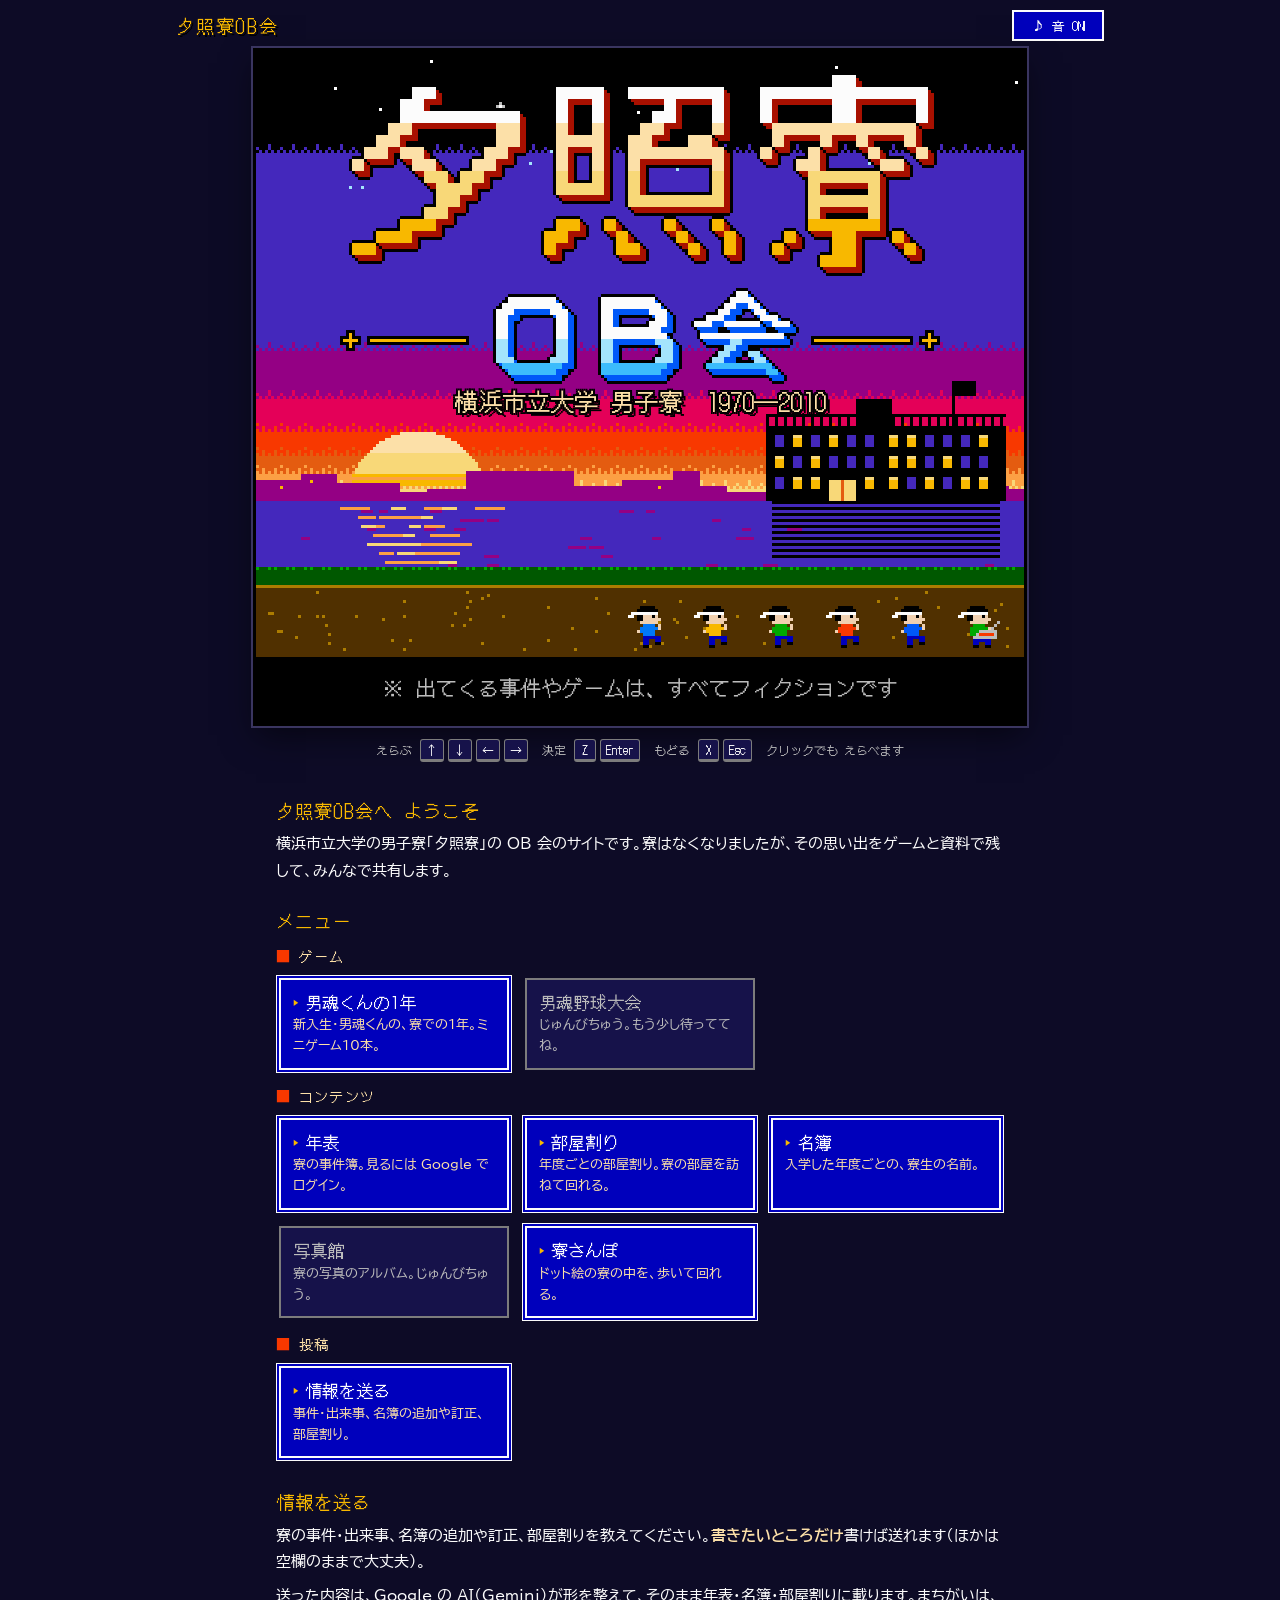
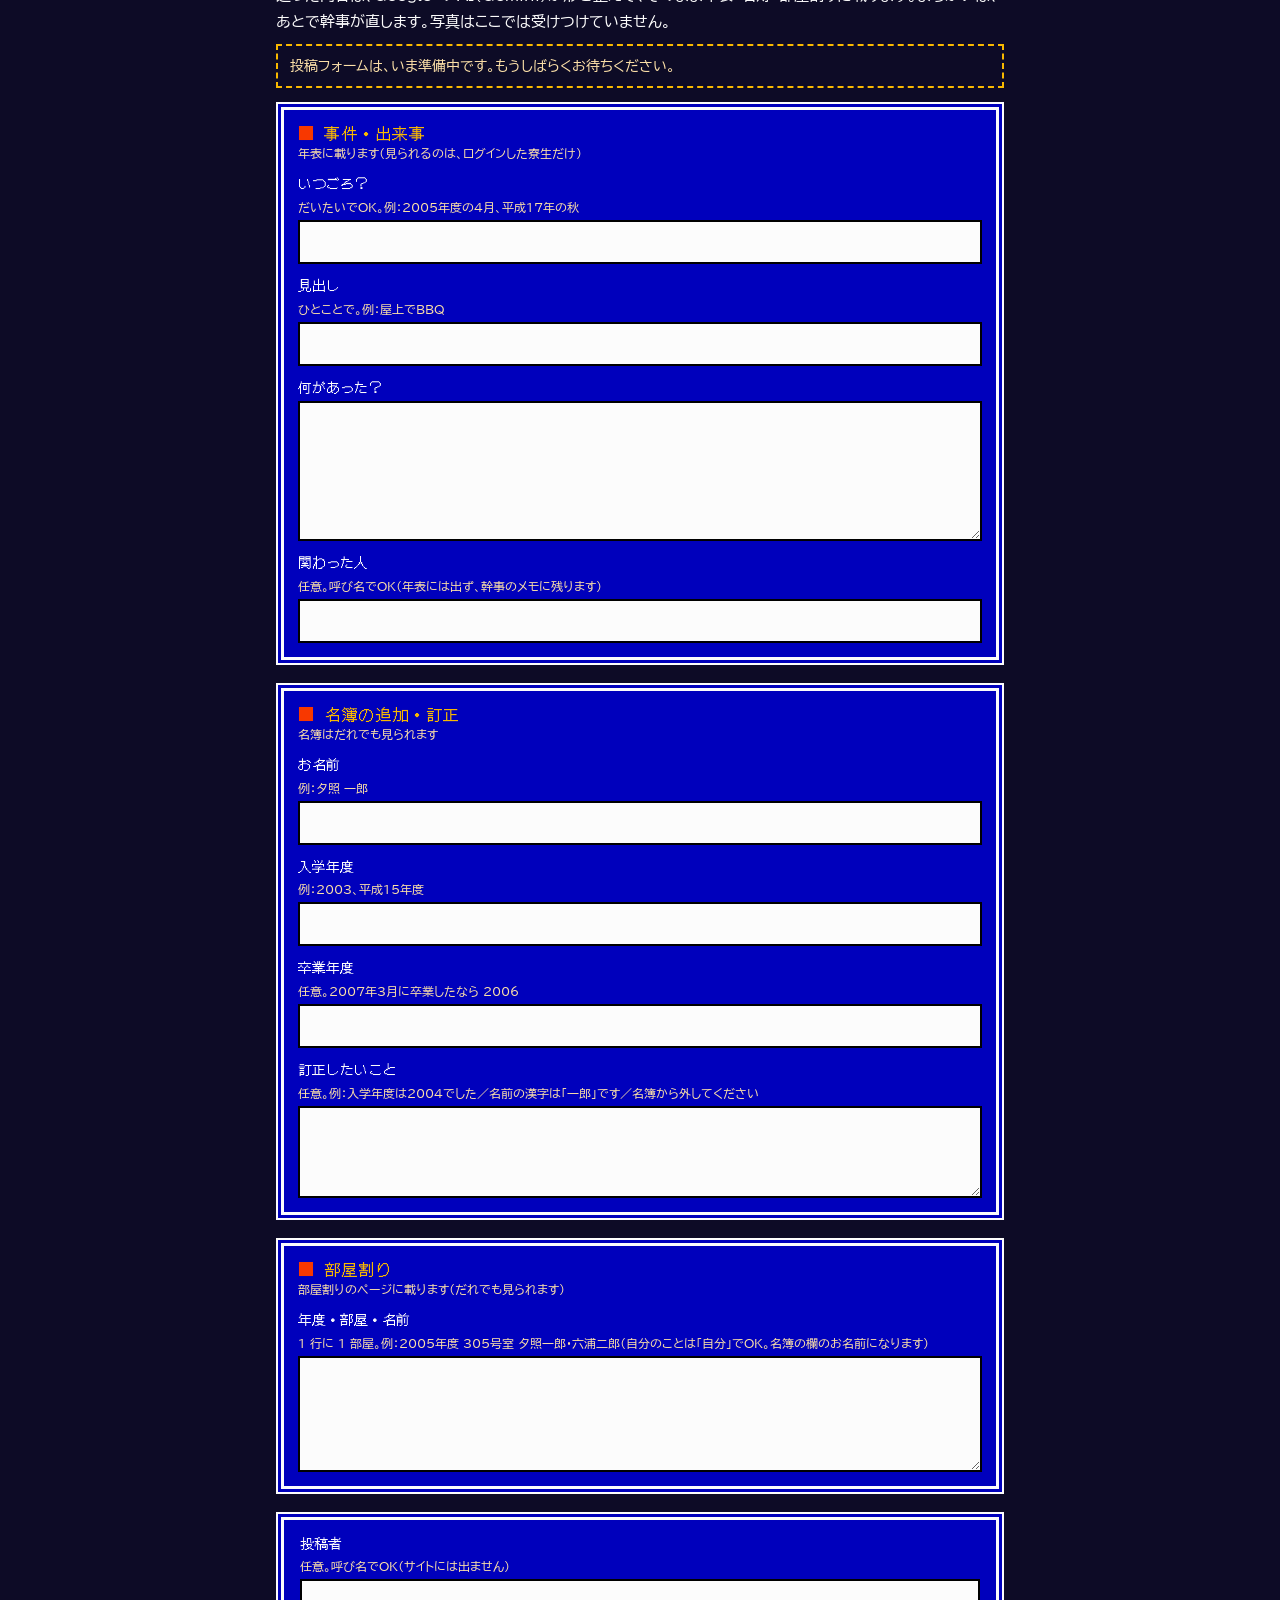
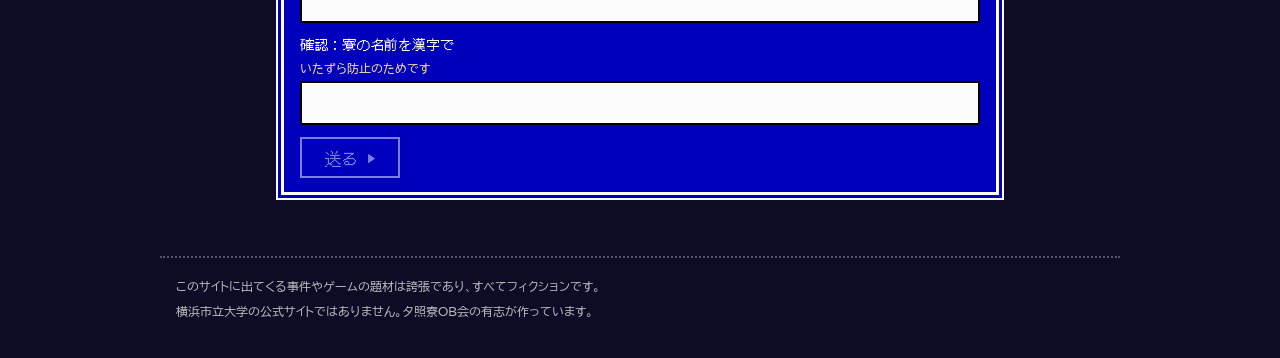
==== index.html @ fea0642b "トップページに投稿フォーム（事件・出来事／名簿の追加・訂正／部屋割り。どれも空欄でよい）。Apps Script が Gemini で整えて、確認なしでそのまま年表・名簿・部屋割りに載せる（名簿は同じ" ====
<!doctype html>
<html lang="ja" class="no-js">
<head>
<meta charset="utf-8">
<meta name="viewport" content="width=device-width, initial-scale=1, viewport-fit=cover">
<title>夕照寮OB会</title>
<meta name="description" content="横浜市立大学の男子寮「夕照寮」の OB 会のサイト。寮の思い出を、ゲームと資料で残しています。">
<meta name="theme-color" content="#0d0b26">
<link rel="icon" href="data:image/svg+xml,%3Csvg xmlns='http://www.w3.org/2000/svg' viewBox='0 0 16 16' shape-rendering='crispEdges'%3E%3Crect width='16' height='16' fill='%234428bc'/%3E%3Crect y='5' width='16' height='3' fill='%23f83800'/%3E%3Crect y='8' width='16' height='3' fill='%23fca044'/%3E%3Crect x='1' y='8' width='6' height='3' fill='%23f8d878'/%3E%3Crect x='2' y='7' width='4' height='1' fill='%23f8d878'/%3E%3Crect x='8' y='3' width='7' height='8' fill='%23000'/%3E%3Crect x='9' y='4' width='1' height='1' fill='%23f8b800'/%3E%3Crect x='11' y='6' width='1' height='1' fill='%23f8b800'/%3E%3Crect x='13' y='4' width='1' height='1' fill='%23f8b800'/%3E%3Crect x='9' y='8' width='1' height='1' fill='%23f8b800'/%3E%3Crect y='11' width='16' height='5' fill='%230000bc'/%3E%3Crect x='2' y='12' width='4' height='1' fill='%23f8d878'/%3E%3Crect x='3' y='14' width='2' height='1' fill='%23fca044'/%3E%3C/svg%3E">
<script>document.documentElement.className = 'js';</script>
<link rel="preconnect" href="https://fonts.googleapis.com">
<link rel="preconnect" href="https://fonts.gstatic.com" crossorigin>
<link rel="stylesheet" href="https://fonts.googleapis.com/css2?family=BIZ+UDPGothic:wght@400;700&family=DotGothic16&display=swap">
<link rel="stylesheet" href="css/site.css">
<link rel="stylesheet" href="css/home.css">
</head>
<body class="home">
<header class="home-top" id="home-top">
  <h1 class="home-name">夕照寮OB会</h1>
  <button type="button" class="fc-btn home-sound" id="home-sound" aria-pressed="true" title="BGM と効果音">♪ 音 ON</button>
</header>

<main class="home-main">
  <section class="home-console" aria-label="ゲームふうのメニュー画面">
    <div class="home-wrap" id="home-wrap">
      <canvas id="home-screen" width="256" height="224" tabindex="0"
        aria-label="夕照寮OB会のメニュー画面。矢印キーとZキー、またはタップで操作します。同じ行き先は、下のメニューにもあります。"></canvas>
    </div>
    <div class="home-pad" id="home-pad">
      <div class="home-dpad" id="home-dpad" aria-hidden="true">
        <span class="home-dpad-v"></span><span class="home-dpad-h"></span>
        <span class="home-dpad-arrow is-up"></span><span class="home-dpad-arrow is-down"></span>
        <span class="home-dpad-arrow is-left"></span><span class="home-dpad-arrow is-right"></span>
      </div>
      <div class="home-ab">
        <button type="button" class="home-ab-btn is-b" id="home-btn-b" tabindex="-1" aria-hidden="true">B<small>もどる</small></button>
        <button type="button" class="home-ab-btn is-a" id="home-btn-a" tabindex="-1" aria-hidden="true">A<small>決定</small></button>
      </div>
    </div>
    <p class="home-keys" id="home-keys">えらぶ <kbd>↑</kbd><kbd>↓</kbd><kbd>←</kbd><kbd>→</kbd>　決定 <kbd>Z</kbd><kbd>Enter</kbd>　もどる <kbd>X</kbd><kbd>Esc</kbd>　クリックでも えらべます</p>
    <p class="home-sr" id="home-live" aria-live="polite"></p>
  </section>

  <section class="home-about" aria-labelledby="home-about-title">
    <h2 id="home-about-title">夕照寮OB会へ ようこそ</h2>
    <p>横浜市立大学の男子寮「夕照寮」の OB 会のサイトです。寮はなくなりましたが、その思い出をゲームと資料で残して、みんなで共有します。</p>
  </section>

  <nav class="home-nav" aria-labelledby="home-nav-title">
    <h2 id="home-nav-title">メニュー</h2>
    <h3>ゲーム</h3>
    <ul>
      <li><a href="game/">男魂くんの1年</a><span>新入生・男魂くんの、寮での1年。ミニゲーム10本。</span></li>
      <li class="is-off"><span class="home-off">男魂野球大会</span><span>じゅんびちゅう。もう少し待っててね。</span></li>
    </ul>
    <h3>コンテンツ</h3>
    <ul>
      <li><a href="nenpyo/">年表</a><span>寮の事件簿。見るには Google でログイン。</span></li>
      <li><a href="heya/">部屋割り</a><span>年度ごとの部屋割り。寮の部屋を訪ねて回れる。</span></li>
      <li><a href="meibo/">名簿</a><span>入学した年度ごとの、寮生の名前。</span></li>
      <li class="is-off"><span class="home-off" id="home-album">写真館</span><span id="home-album-note">寮の写真のアルバム。じゅんびちゅう。</span></li>
      <li><a href="sanpo/">寮さんぽ</a><span>ドット絵の寮の中を、歩いて回れる。</span></li>
    </ul>
    <h3>投稿</h3>
    <ul>
      <li><a href="#post">情報を送る</a><span>事件・出来事、名簿の追加や訂正、部屋割り。</span></li>
    </ul>
  </nav>

  <section class="home-post" id="post" aria-labelledby="post-title">
    <h2 id="post-title">情報を送る</h2>
    <p>寮の事件・出来事、名簿の追加や訂正、部屋割りを教えてください。<strong>書きたいところだけ</strong>書けば送れます（ほかは空欄のままで大丈夫）。</p>
    <p>送った内容は、Google の AI（Gemini）が形を整えて、そのまま年表・名簿・部屋割りに載ります。まちがいは、あとで幹事が直します。写真はここでは受けつけていません。</p>
    <p class="ob-notice" id="post-off" hidden>投稿フォームは、いま準備中です。もうしばらくお待ちください。</p>
    <form class="home-post-form" id="post-form" novalidate>
      <fieldset class="fc-window">
        <legend>事件・出来事<small>年表に載ります（見られるのは、ログインした寮生だけ）</small></legend>
        <label>いつごろ？<small>だいたいでOK。例：2005年度の4月、平成17年の秋</small><input name="ev_when" maxlength="200" autocomplete="off"></label>
        <label>見出し<small>ひとことで。例：屋上でBBQ</small><input name="ev_title" maxlength="200" autocomplete="off"></label>
        <label>何があった？<textarea name="ev_what" rows="5" maxlength="5000"></textarea></label>
        <label>関わった人<small>任意。呼び名でOK（年表には出ず、幹事のメモに残ります）</small><input name="ev_who" maxlength="300" autocomplete="off"></label>
      </fieldset>
      <fieldset class="fc-window">
        <legend>名簿の追加・訂正<small>名簿はだれでも見られます</small></legend>
        <label>お名前<small>例：夕照 一郎</small><input name="mb_name" maxlength="40" autocomplete="off"></label>
        <label>入学年度<small>例：2003、平成15年度</small><input name="mb_entry" maxlength="100" autocomplete="off"></label>
        <label>卒業年度<small>任意。2007年3月に卒業したなら 2006</small><input name="mb_grad" maxlength="100" autocomplete="off"></label>
        <label>訂正したいこと<small>任意。例：入学年度は2004でした／名前の漢字は「一郎」です／名簿から外してください</small><textarea name="mb_fix" rows="3" maxlength="1000"></textarea></label>
      </fieldset>
      <fieldset class="fc-window">
        <legend>部屋割り<small>部屋割りのページに載ります（だれでも見られます）</small></legend>
        <label>年度・部屋・名前<small>1 行に 1 部屋。例：2005年度 305号室 夕照一郎・六浦二郎（自分のことは「自分」でOK。名簿の欄のお名前になります）</small><textarea name="rm_text" rows="4" maxlength="3000"></textarea></label>
      </fieldset>
      <div class="fc-window home-post-send">
        <label>投稿者<small>任意。呼び名でOK（サイトには出ません）</small><input name="by" maxlength="100" autocomplete="off"></label>
        <label>確認：寮の名前を漢字で<small>いたずら防止のためです</small><input name="quiz" maxlength="30" autocomplete="off"></label>
        <label class="home-post-hp" aria-hidden="true">この欄は空のままにしてください<input name="hp" tabindex="-1" autocomplete="off"></label>
        <button type="submit" class="fc-btn" id="post-send">送る ▶</button>
        <div class="home-post-status" id="post-status" role="status" aria-live="polite"></div>
      </div>
    </form>
  </section>
</main>

<footer data-ob-footer></footer>

<script src="js/site/config.js"></script>
<script src="js/site/common.js"></script>
<script src="js/home/menu.js"></script>
<script src="js/home/art.js"></script>
<script src="js/home/audio.js"></script>
<script src="js/home/main.js"></script>
<script src="js/home/post.js"></script>
</body>
</html>
---- css/site.css ----
/*
 * 夕照寮OB会サイト ― 共通の見た目（コンテンツのページ用）
 * ファミコンのような色数の少ない配色と、白い二重線のウインドウ。
 * ページごとの細かい見た目は css/<ページ>.css に書く。
 */
:root {
  /* ファミコン風の色 */
  --fc-black: #000000;
  --fc-night: #0d0b26;     /* ページの地 */
  --fc-navy: #16124a;      /* 一段上の面 */
  --fc-blue: #0000bc;      /* ウインドウの地 */
  --fc-blue-2: #0058f8;
  --fc-sky: #3cbcfc;
  --fc-white: #fcfcfc;
  --fc-gray: #bcbcbc;
  --fc-gray-2: #7c7c7c;
  --fc-red: #f83800;
  --fc-pink: #f878f8;
  --fc-yellow: #f8b800;
  --fc-yellow-2: #fce0a8;
  --fc-green: #00a800;
  --fc-lime: #b8f818;
  --fc-brown: #ac7c00;

  --text: var(--fc-white);
  --muted: var(--fc-gray);
  --accent: var(--fc-yellow);
  --font-pixel: "DotGothic16", "IPAGothic", "Osaka-Mono", monospace;
  --font-body: "BIZ UDPGothic", "Hiragino Sans", "Noto Sans JP", "Yu Gothic", sans-serif;
  color-scheme: dark;
}

[hidden] { display: none !important; }
*, *::before, *::after { box-sizing: border-box; }
html, body { background: var(--fc-night); color: var(--text); }
body {
  margin: 0;
  font-family: var(--font-body);
  font-size: 15px;
  line-height: 1.75;
  -webkit-text-size-adjust: 100%;
}
a { color: var(--fc-sky); text-underline-offset: 3px; }
a:hover { color: var(--fc-yellow-2); }
:focus-visible { outline: 2px solid var(--fc-yellow); outline-offset: 2px; }

/* ── ページの枠 ── */
.ob-top {
  display: flex;
  align-items: center;
  gap: 14px;
  max-width: 960px;
  margin: 0 auto;
  padding: 12px 16px 6px;
}
.ob-back {
  flex: none;
  font: 14px/1 var(--font-pixel);
  color: var(--fc-white);
  text-decoration: none;
  padding: 8px 10px;
  border: 2px solid var(--fc-white);
  background: var(--fc-blue);
}
.ob-back:hover { color: var(--fc-yellow); }
.ob-title { margin: 0; font: 22px/1.3 var(--font-pixel); letter-spacing: 0.08em; color: var(--fc-yellow); }
.ob-title small { display: block; font-size: 12px; color: var(--muted); letter-spacing: 0.04em; }
.ob-main { max-width: 960px; margin: 0 auto; padding: 8px 16px 40px; }

/* ── ファミコン風のウインドウ（白い二重線） ── */
.fc-window {
  background: var(--fc-blue);
  border: 3px solid var(--fc-white);
  box-shadow: 0 0 0 3px var(--fc-blue), 0 0 0 5px var(--fc-white);
  margin: 8px 5px 20px;
  padding: 14px 16px;
}
.fc-window > :first-child { margin-top: 0; }
.fc-window > :last-child { margin-bottom: 0; }
.fc-window h2, .fc-window h3 { font-family: var(--font-pixel); font-weight: normal; color: var(--fc-yellow); letter-spacing: 0.06em; }

/* ── ボタン ── */
.fc-btn {
  display: inline-flex;
  align-items: center;
  gap: 6px;
  font: 15px/1 var(--font-pixel);
  color: var(--fc-white);
  background: var(--fc-blue);
  border: 2px solid var(--fc-white);
  padding: 9px 14px;
  cursor: pointer;
  text-decoration: none;
}
.fc-btn:hover { color: var(--fc-yellow); }
.fc-btn[aria-pressed="true"], .fc-btn.is-on { background: var(--fc-white); color: var(--fc-blue); }
.fc-btn[disabled] { opacity: 0.5; cursor: default; }
.fc-btn.is-on::before, .fc-btn[aria-pressed="true"]::before { content: "▶"; font-size: 11px; }

/* ── 表 ── */
.fc-table { width: 100%; border-collapse: collapse; font-size: 14px; }
.fc-table th, .fc-table td { padding: 6px 8px; border-bottom: 1px dashed rgba(252, 252, 252, 0.35); text-align: left; vertical-align: top; }
.fc-table th { font-family: var(--font-pixel); font-weight: normal; color: var(--fc-yellow-2); white-space: nowrap; }

/* ── お知らせ（サンプル表示中など） ── */
.ob-notice {
  border: 2px dashed var(--fc-yellow);
  color: var(--fc-yellow-2);
  padding: 8px 12px;
  margin: 8px 0 16px;
  font-size: 14px;
}
.ob-error { border-color: var(--fc-red); color: #ffb0a0; }

/* ── 注記 ── */
.ob-footer {
  max-width: 960px;
  margin: 0 auto;
  padding: 18px 16px 32px;
  border-top: 2px dotted rgba(252, 252, 252, 0.3);
  font-size: 12px;
  color: var(--muted);
}
.ob-footer p { margin: 0 0 4px; }

@media (prefers-reduced-motion: reduce) {
  * { animation: none !important; transition: none !important; }
}
---- css/home.css ----
/*
 * 夕照寮OB会 ― ホーム（ゲームふうのメニュー画面）
 * 共通の色や部品は css/site.css。ここはホームだけの見た目。
 */

/* 横向きの iPhone などで、切り欠きの下に文字やボタンが入らないように */
.home {
  --home-gut-l: max(16px, env(safe-area-inset-left));
  --home-gut-r: max(16px, env(safe-area-inset-right));
}

/* ── 上の帯 ── */
.home-top {
  display: flex;
  align-items: center;
  justify-content: space-between;
  gap: 12px;
  max-width: 960px;
  margin: 0 auto;
  padding: 10px var(--home-gut-r) 10px var(--home-gut-l);
}
.home-name {
  margin: 0;
  font: 18px/1.2 var(--font-pixel);
  letter-spacing: 0.1em;
  color: var(--fc-yellow);
  text-shadow: 2px 2px 0 var(--fc-black);
}
.home-sound { font-size: 13px; padding: 7px 10px; min-width: 92px; justify-content: center; }
.home-sound[aria-pressed="true"]::before, .home-sound[aria-pressed="false"]::before { content: none; }
.home-sound[aria-pressed="true"] { background: var(--fc-blue); color: var(--fc-white); }
.home-sound[aria-pressed="false"] { background: var(--fc-navy); color: var(--fc-gray); border-color: var(--fc-gray-2); }

/* ── ゲームの画面 ── */
.home-main { max-width: 960px; margin: 0 auto; padding: 0 0 24px; }
.home-console {
  display: flex;
  flex-direction: column;
  align-items: center;
  padding: 0 0 8px;
}
.home-wrap {
  width: 100%;
  max-width: 900px;
  display: flex;
  justify-content: center;
}
#home-screen {
  display: block;
  image-rendering: pixelated;
  image-rendering: crisp-edges;
  background: var(--fc-black);
  cursor: pointer;
  touch-action: manipulation;
  -webkit-tap-highlight-color: transparent;
  box-shadow: 0 0 0 3px var(--fc-black), 0 0 0 5px #3a3560, 0 12px 32px rgba(0, 0, 0, 0.55);
}
#home-screen:focus-visible { outline: 2px solid var(--fc-yellow); outline-offset: 7px; }
/* JS のないときは、下の一覧だけ */
.no-js .home-console, .no-js .home-sound { display: none; }

.home-keys {
  margin: 16px 16px 0;
  font: 12px/1.9 var(--font-pixel);
  color: var(--muted);
  text-align: center;
}
.home-keys kbd {
  display: inline-block;
  min-width: 1.8em;
  margin: 0 2px;
  padding: 0 5px;
  font: inherit;
  line-height: 1.6;
  color: var(--fc-white);
  background: var(--fc-navy);
  border: 1px solid var(--fc-gray-2);
  border-bottom-width: 3px;
  border-radius: 3px;
  text-align: center;
}

/* ── スマホのボタン ── */
.home-pad {
  display: none;
  width: 100%;
  max-width: 440px;
  align-items: center;
  justify-content: space-between;
  padding: 18px 22px 4px;
  user-select: none;
  -webkit-user-select: none;
  -webkit-touch-callout: none;
}
@media (hover: none), (pointer: coarse) {
  .home-pad { display: flex; }
  .home-keys { display: none; }
}
.home-dpad {
  position: relative;
  flex: none;
  width: 126px;
  height: 126px;
  touch-action: none;
  -webkit-tap-highlight-color: transparent;
}
.home-dpad-v, .home-dpad-h {
  position: absolute;
  background: #2c2a3c;
  border-radius: 6px;
  box-shadow: inset 0 -4px 0 #17151f, 0 0 0 2px var(--fc-black), 0 4px 0 2px #0a0914;
}
.home-dpad-v { left: 42px; top: 0; width: 42px; height: 126px; }
.home-dpad-h { left: 0; top: 42px; width: 126px; height: 42px; }
.home-dpad-h::after {
  /* まんなかの、くぼみ */
  content: "";
  position: absolute;
  left: 50%;
  top: 50%;
  width: 18px;
  height: 18px;
  margin: -9px 0 0 -9px;
  border-radius: 50%;
  background: #201e2c;
}
.home-dpad-arrow {
  position: absolute;
  width: 0;
  height: 0;
  border: 8px solid transparent;
  pointer-events: none;
}
.home-dpad-arrow.is-up { left: 55px; top: 8px; border-bottom: 10px solid var(--fc-gray-2); border-top-width: 0; }
.home-dpad-arrow.is-down { left: 55px; bottom: 8px; border-top: 10px solid var(--fc-gray-2); border-bottom-width: 0; }
.home-dpad-arrow.is-left { top: 55px; left: 8px; border-right: 10px solid var(--fc-gray-2); border-left-width: 0; }
.home-dpad-arrow.is-right { top: 55px; right: 8px; border-left: 10px solid var(--fc-gray-2); border-right-width: 0; }
.home-dpad[data-dir="up"] .is-up { border-bottom-color: var(--fc-yellow); }
.home-dpad[data-dir="down"] .is-down { border-top-color: var(--fc-yellow); }
.home-dpad[data-dir="left"] .is-left { border-right-color: var(--fc-yellow); }
.home-dpad[data-dir="right"] .is-right { border-left-color: var(--fc-yellow); }

.home-ab { display: flex; align-items: flex-end; gap: 16px; padding-bottom: 6px; }
.home-ab-btn {
  display: flex;
  flex-direction: column;
  align-items: center;
  justify-content: center;
  width: 64px;
  height: 64px;
  padding: 0;
  border: 0;
  border-radius: 50%;
  background: var(--fc-red);
  color: var(--fc-white);
  font: 22px/1 var(--font-pixel);
  box-shadow: inset 0 -5px 0 #a81000, 0 0 0 3px var(--fc-black), 0 5px 0 3px #0a0914;
  cursor: pointer;
  touch-action: manipulation;
  -webkit-tap-highlight-color: transparent;
}
.home-ab-btn small { margin-top: 3px; font-size: 10px; letter-spacing: 0.04em; }
.home-ab-btn.is-a { margin-bottom: 22px; }
.home-ab-btn:active { transform: translateY(3px); box-shadow: inset 0 -2px 0 #a81000, 0 0 0 3px var(--fc-black), 0 2px 0 3px #0a0914; }

/* 横向きのスマホ：ボタンを画面の左右に */
@media (orientation: landscape) and (max-height: 540px) and (hover: none), (orientation: landscape) and (max-height: 540px) and (pointer: coarse) {
  .home-console {
    padding-left: env(safe-area-inset-left);
    padding-right: env(safe-area-inset-right);
    display: grid;
    grid-template-columns: 166px minmax(0, 1fr) 166px;
    grid-template-areas: "dpad screen ab";
    align-items: center;
    justify-items: center;
  }
  .home-pad { display: contents; }
  .home-dpad { grid-area: dpad; }
  .home-ab { grid-area: ab; }
  .home-wrap { grid-area: screen; }
}

/* 画面読み上げ用（見た目には出さない） */
.home-sr {
  position: absolute !important;
  width: 1px;
  height: 1px;
  margin: -1px;
  overflow: hidden;
  clip: rect(0 0 0 0);
  clip-path: inset(50%);
  white-space: nowrap;
}

/* ── あいさつ ── */
.home-about {
  max-width: 760px;
  margin: 28px auto 0;
  padding: 0 var(--home-gut-r) 0 var(--home-gut-l);
}
.home-about h2, .home-nav h2 {
  margin: 0 0 8px;
  font: 18px/1.4 var(--font-pixel);
  font-weight: normal;
  letter-spacing: 0.06em;
  color: var(--fc-yellow);
}
.home-about p { margin: 0; }

/* ── メニュー（ふつうのリンク） ── */
.home-nav {
  max-width: 760px;
  margin: 24px auto 0;
  padding: 0 var(--home-gut-r) 0 var(--home-gut-l);
}
.home-nav h3 {
  margin: 14px 0 8px;
  font: 14px/1.4 var(--font-pixel);
  font-weight: normal;
  color: var(--fc-yellow-2);
  letter-spacing: 0.08em;
}
.home-nav h3::before { content: "■ "; color: var(--fc-red); }
.home-nav ul {
  list-style: none;
  margin: 0;
  padding: 0;
  display: grid;
  grid-template-columns: repeat(auto-fill, minmax(min(100%, 220px), 1fr));
  gap: 10px;
}
.home-nav li {
  position: relative;
  display: flex;
  flex-direction: column;
  gap: 2px;
  padding: 10px 12px 11px;
  background: var(--fc-blue);
  border: 2px solid var(--fc-white);
  box-shadow: 0 0 0 2px var(--fc-blue), 0 0 0 3px var(--fc-white);
  margin: 3px;
}
.home-nav li.is-off {
  background: var(--fc-navy);
  border-color: var(--fc-gray-2);
  box-shadow: none;
}
.home-nav li > a, .home-off {
  font: 17px/1.4 var(--font-pixel);
  color: var(--fc-white);
  text-decoration: none;
}
.home-nav li > a::before { content: "▶"; display: inline-block; margin-right: 6px; font-size: 11px; color: var(--fc-yellow); vertical-align: 2px; }
/* カード全体を押せるように */
.home-nav li > a::after { content: ""; position: absolute; inset: 0; }
.home-nav li:hover { background: var(--fc-blue-2); }
.home-nav li.is-off:hover { background: var(--fc-navy); }
.home-nav li > a:hover { color: var(--fc-yellow-2); }
.home-nav li > a:focus-visible { outline: none; }
.home-nav li:focus-within { outline: 2px solid var(--fc-yellow); outline-offset: 4px; }
.home-off { color: var(--fc-gray); }
.home-nav li > span:last-child { font-size: 13px; line-height: 1.6; color: var(--fc-yellow-2); }
.home-nav li.is-off > span:last-child { color: var(--muted); }

.home .ob-footer { margin-top: 32px; padding-left: var(--home-gut-l); padding-right: var(--home-gut-r); }

/* ── 投稿フォーム ── */
.home-post {
  max-width: 760px;
  margin: 28px auto 0;
  padding: 0 var(--home-gut-r) 0 var(--home-gut-l);
  scroll-margin-top: 12px;
}
.home-post h2 {
  margin: 0 0 8px;
  font: 18px/1.4 var(--font-pixel);
  font-weight: normal;
  letter-spacing: 0.06em;
  color: var(--fc-yellow);
}
.home-post > p { margin: 0 0 8px; }
.home-post > p strong { color: var(--fc-yellow-2); }
.home-post-form { display: grid; gap: 18px; margin-top: 14px; }
.home-post-form fieldset { margin: 5px; min-width: 0; padding: 12px 14px 14px; display: grid; gap: 12px; }
.home-post-form legend {
  float: left; /* 枠の中に入れる（枠の線の上にのせない） */
  width: 100%;
  margin: 0;
  padding: 0;
  font: 16px/1.4 var(--font-pixel);
  color: var(--fc-yellow);
  letter-spacing: 0.06em;
}
.home-post-form legend::before { content: "■ "; color: var(--fc-red); }
.home-post-form legend small, .home-post-form label small {
  display: block;
  font: 12px/1.5 var(--font-body);
  color: var(--fc-yellow-2);
  letter-spacing: 0;
}
.home-post-form label { display: grid; gap: 4px; font: 14px/1.4 var(--font-pixel); color: var(--fc-white); }
.home-post-form input, .home-post-form textarea {
  width: 100%;
  box-sizing: border-box;
  padding: 8px 10px;
  font: 16px/1.5 var(--font-body); /* 16px 未満だと、iPhone が入力のときに拡大してしまう */
  color: var(--fc-black);
  background: var(--fc-white);
  border: 2px solid var(--fc-black);
  border-radius: 0;
}
.home-post-form textarea { resize: vertical; }
.home-post-form input:focus, .home-post-form textarea:focus { outline: 3px solid var(--fc-yellow); outline-offset: 0; }
.home-post-send { margin: 5px; display: grid; gap: 12px; }
.home-post-send .fc-btn { justify-self: start; padding: 10px 22px; font-size: 17px; }
/* わなの欄：人には見えない（機械だけが入れてしまう） */
.home-post-hp { position: absolute !important; left: -9999px; width: 1px; height: 1px; overflow: hidden; }
.home-post-status:empty { display: none; }
.home-post-status { font-size: 14px; line-height: 1.7; color: var(--fc-yellow-2); }
.home-post-status.is-error { color: #ffb0a0; }
.home-post-status.is-done { color: var(--fc-lime); }
.home-post-status ul { margin: 6px 0 0; padding-left: 1.2em; color: var(--fc-white); }
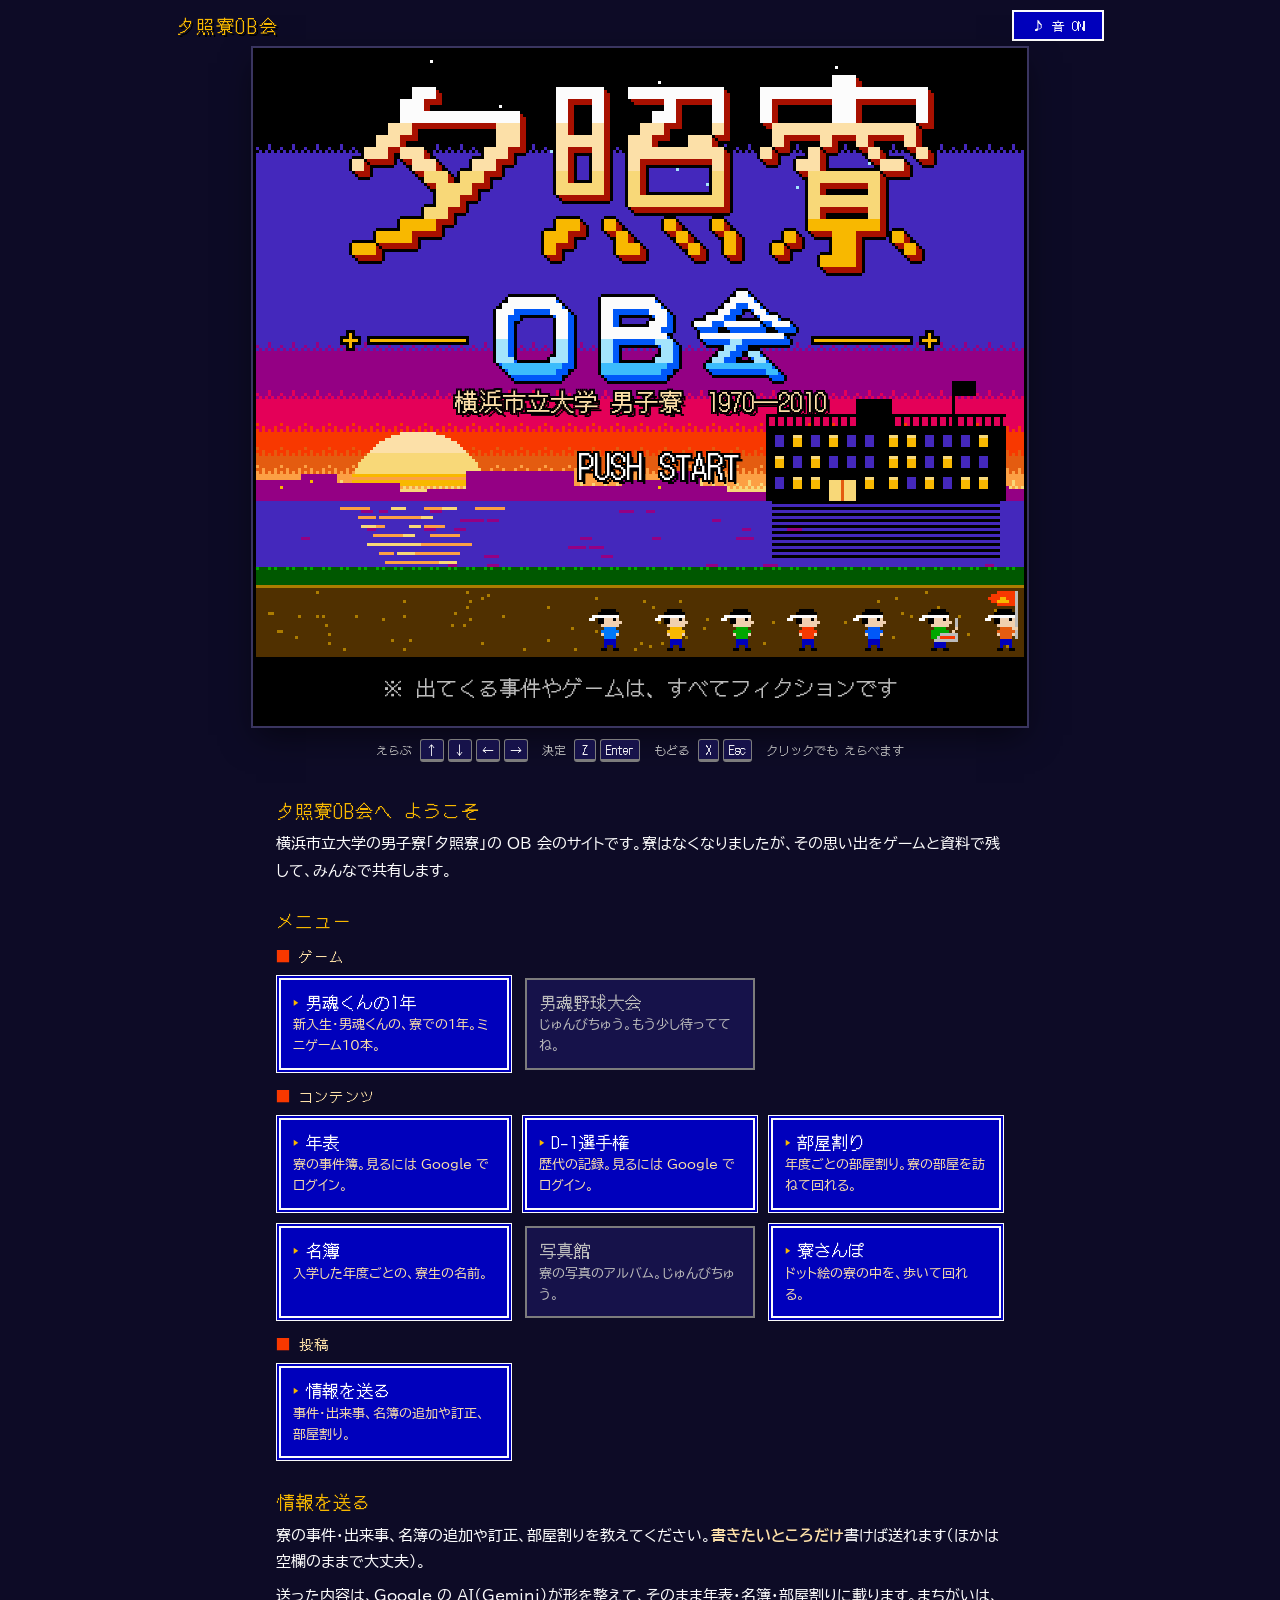
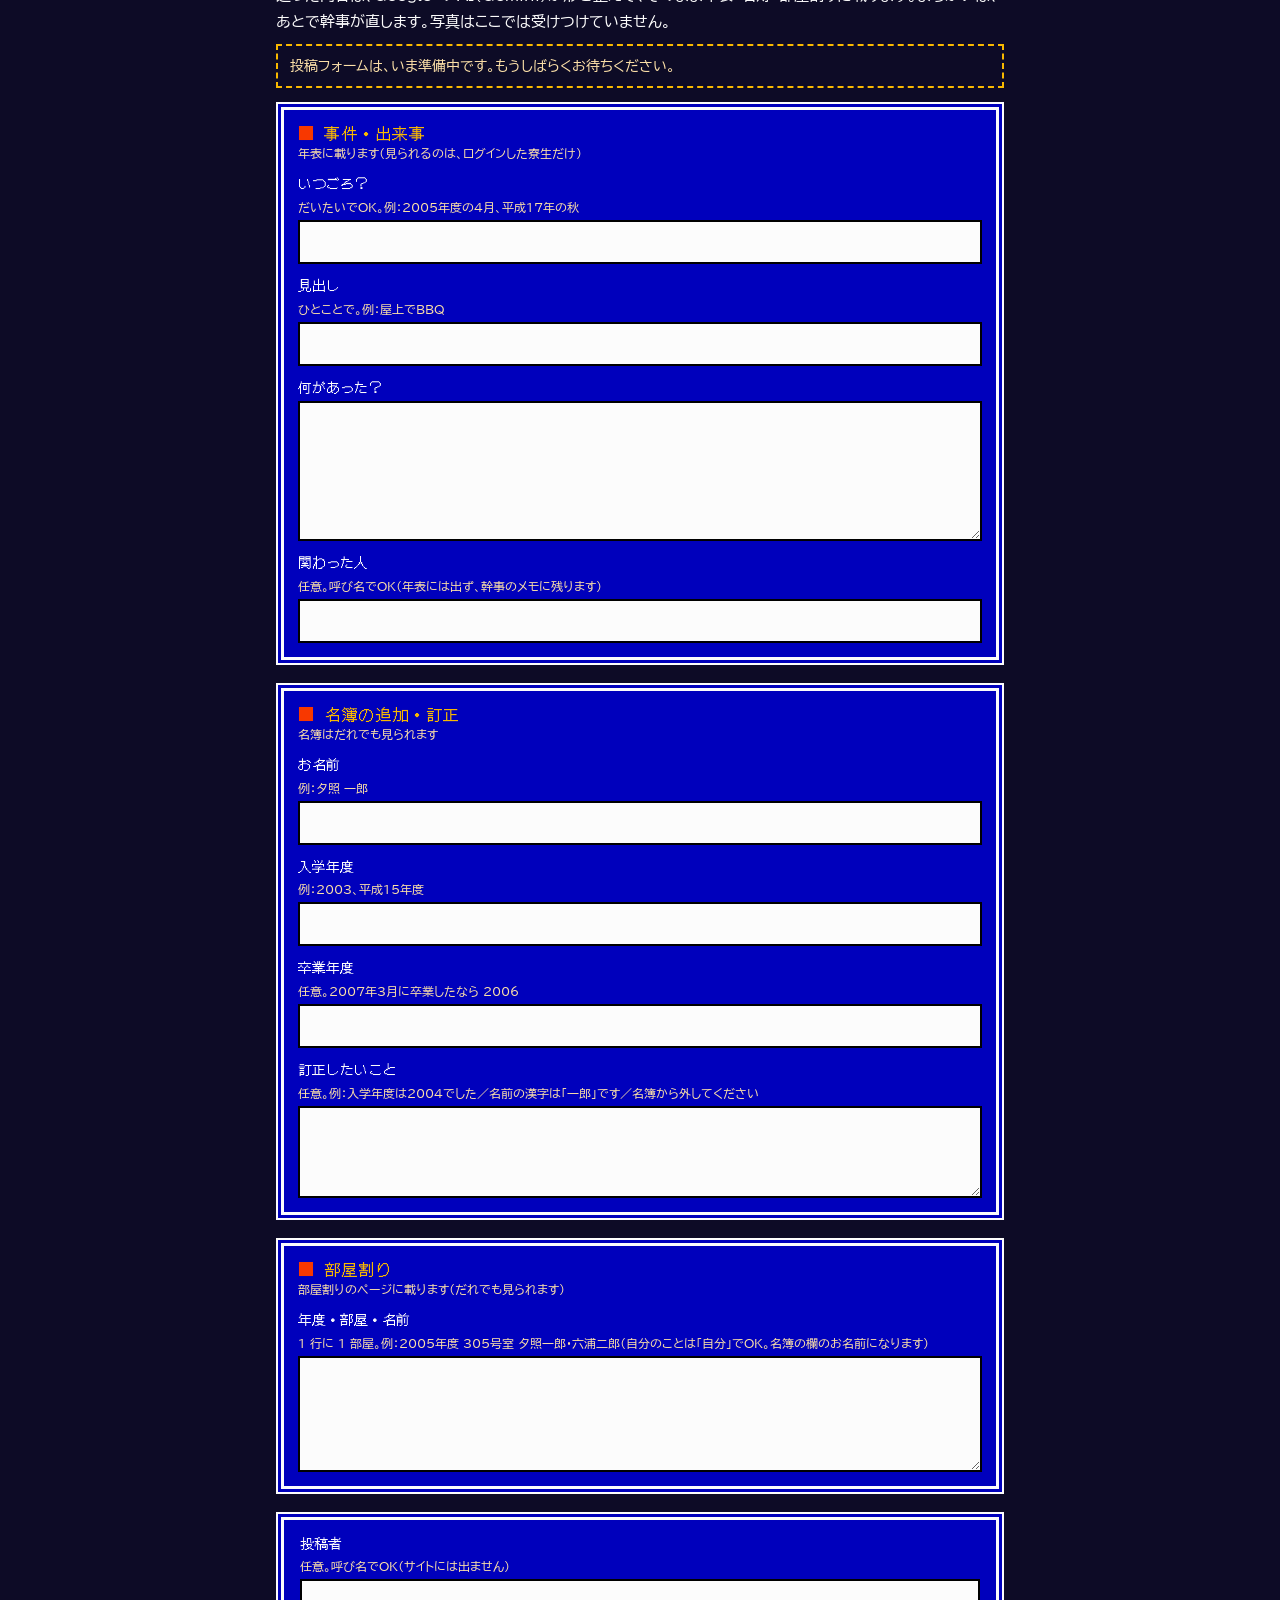
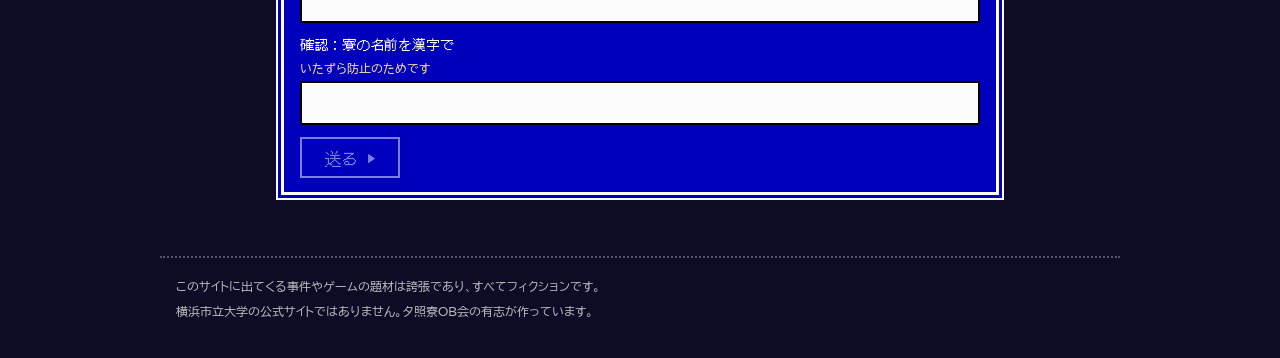
==== commit 24b20e9f: "D-1選手権のページ（歴代記録。年表と同じく、ログインした寮生だけ）。ログインのしくみを js/site/login.js にまとめて年表と共通に。トップのメニューと一覧に D-1 を足す Co-Au" ====
--- a/index.html
+++ b/index.html
@@ -56,6 +56,7 @@
     <h3>コンテンツ</h3>
     <ul>
       <li><a href="nenpyo/">年表</a><span>寮の事件簿。見るには Google でログイン。</span></li>
+      <li><a href="d1/">D-1選手権</a><span>歴代の記録。見るには Google でログイン。</span></li>
       <li><a href="heya/">部屋割り</a><span>年度ごとの部屋割り。寮の部屋を訪ねて回れる。</span></li>
       <li><a href="meibo/">名簿</a><span>入学した年度ごとの、寮生の名前。</span></li>
       <li class="is-off"><span class="home-off" id="home-album">写真館</span><span id="home-album-note">寮の写真のアルバム。じゅんびちゅう。</span></li>
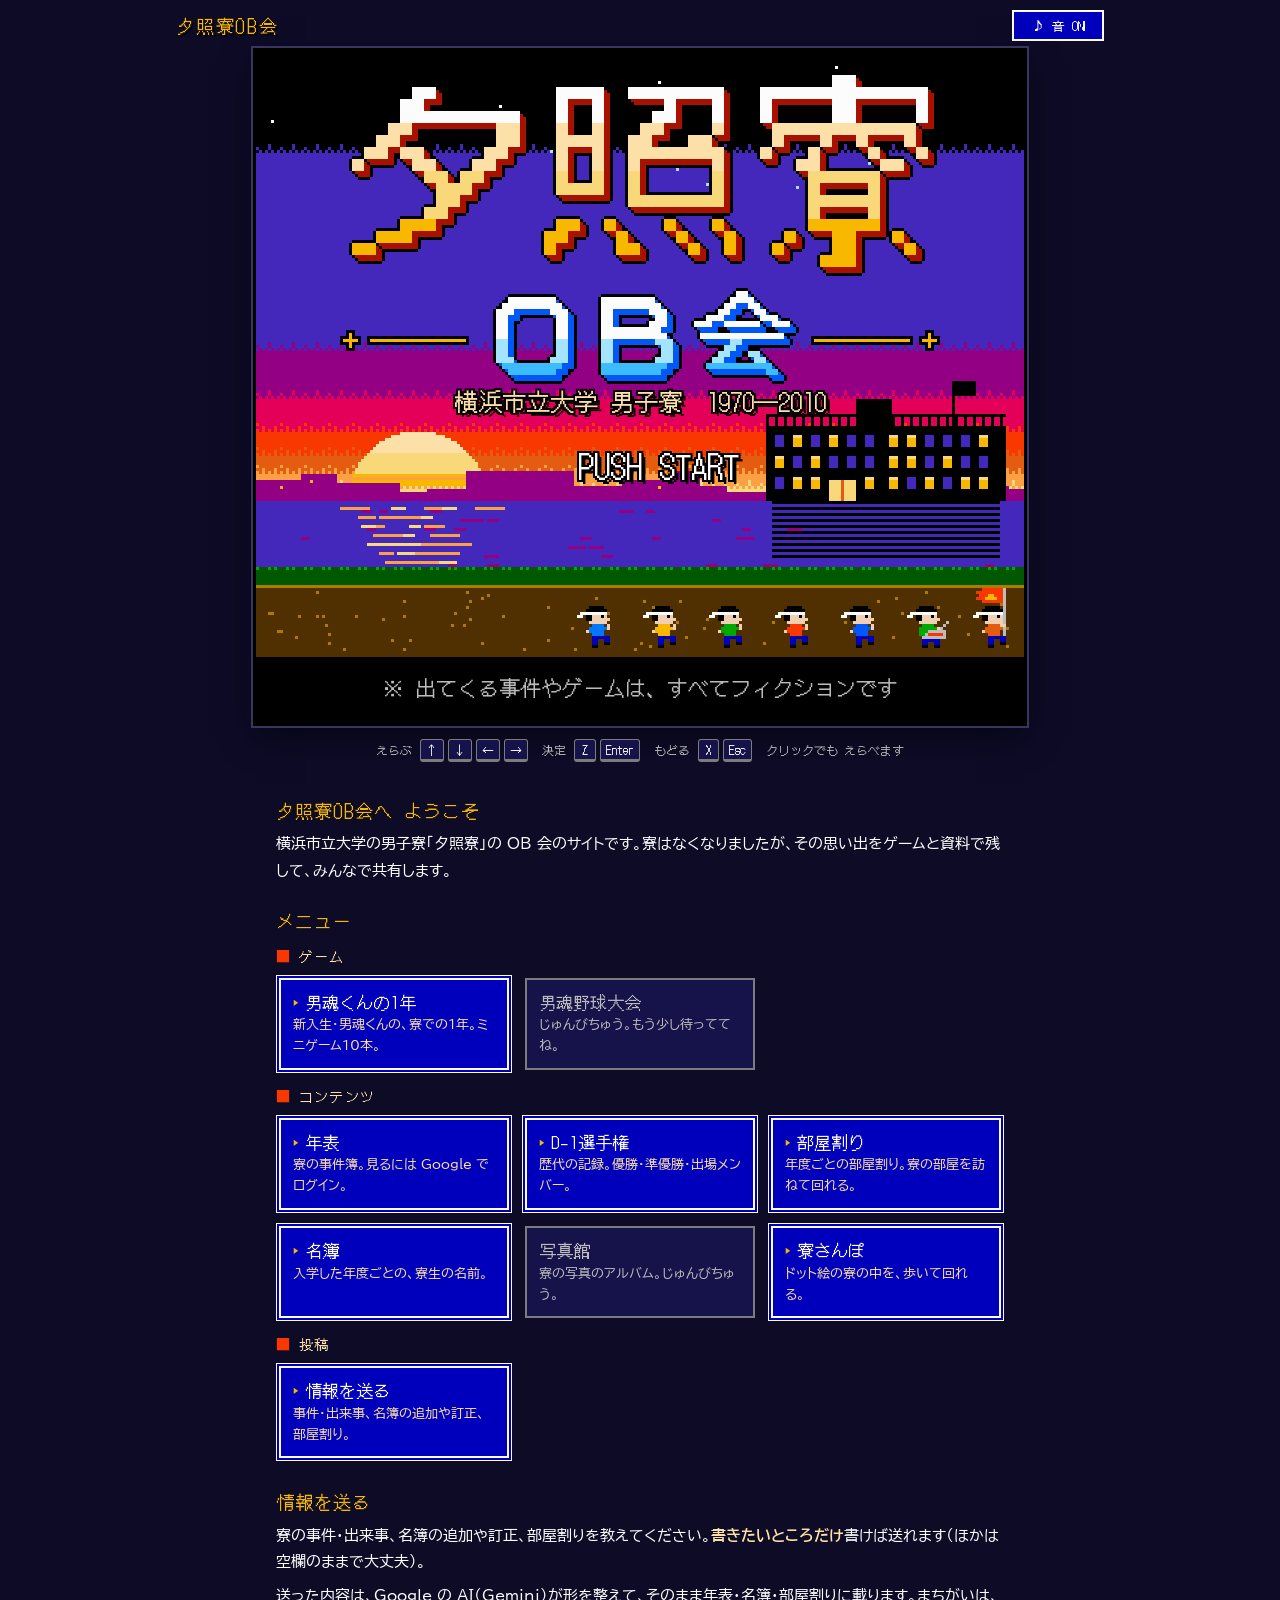
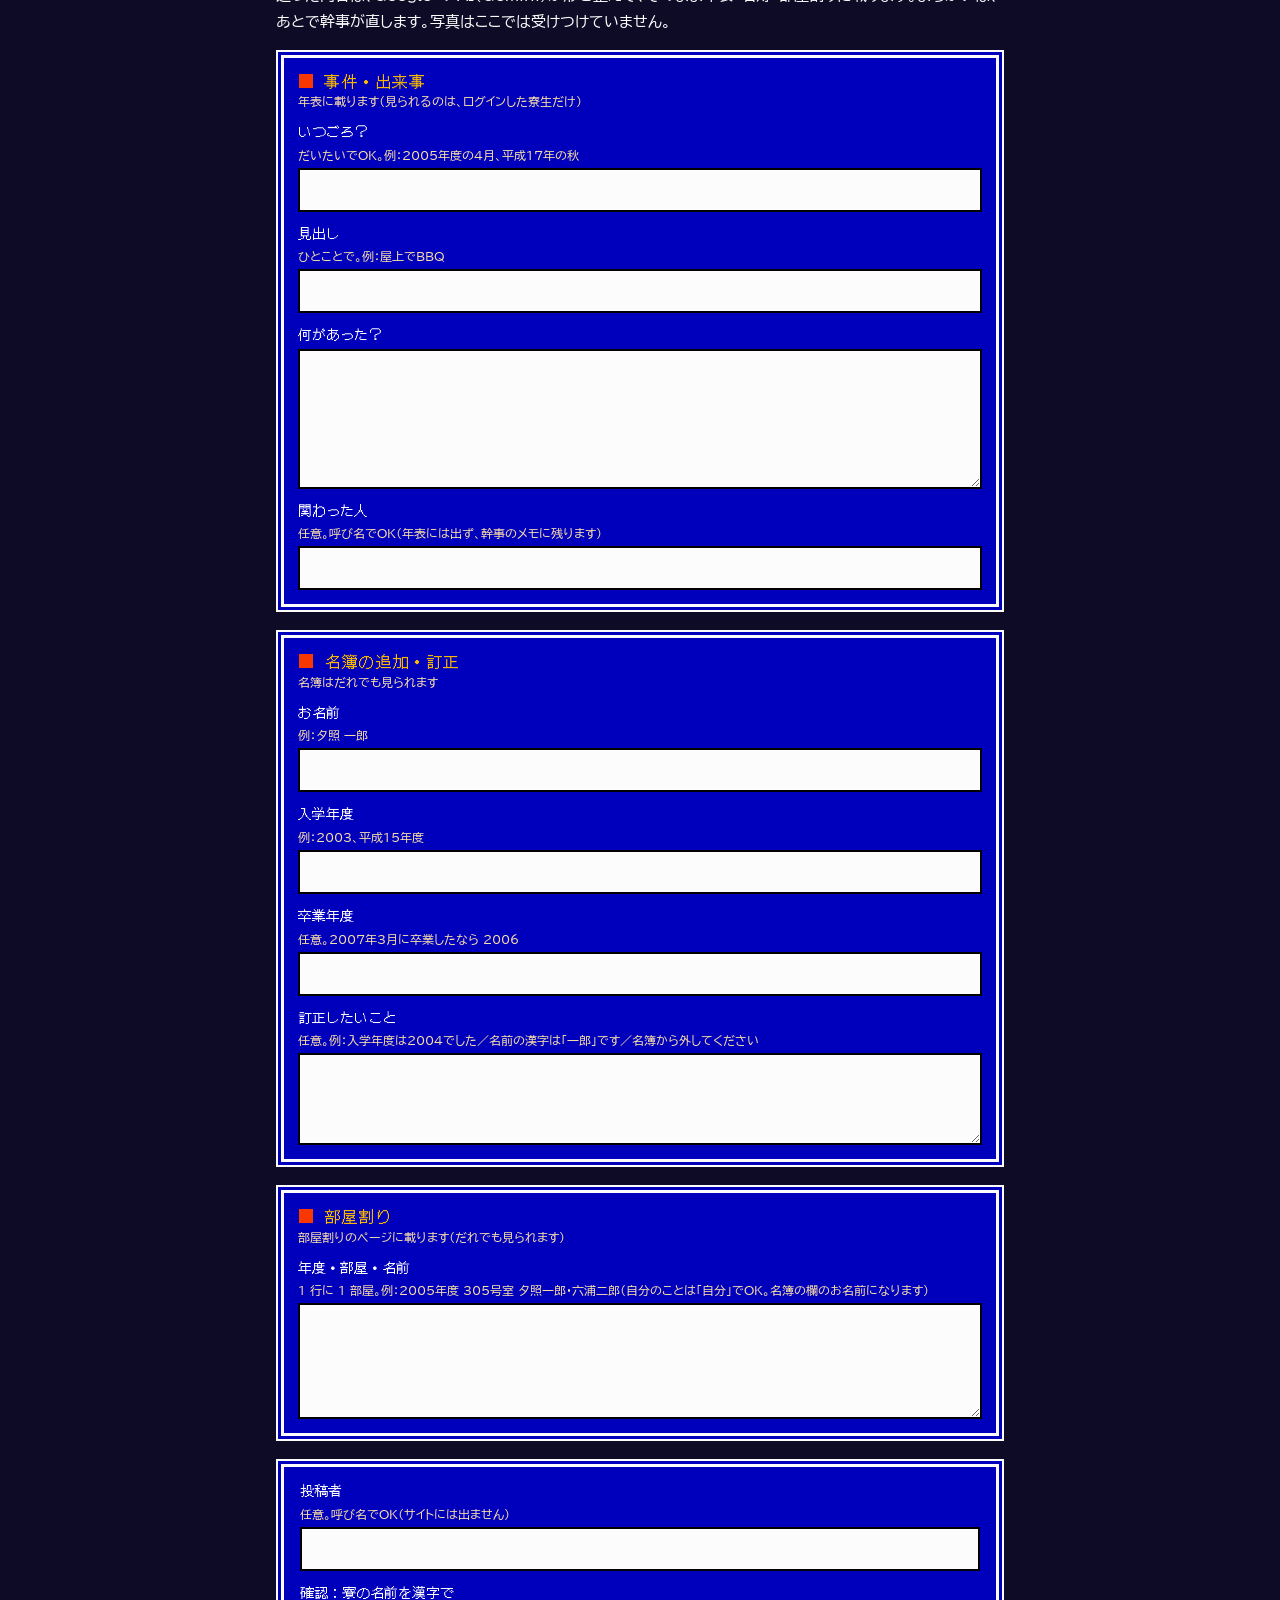
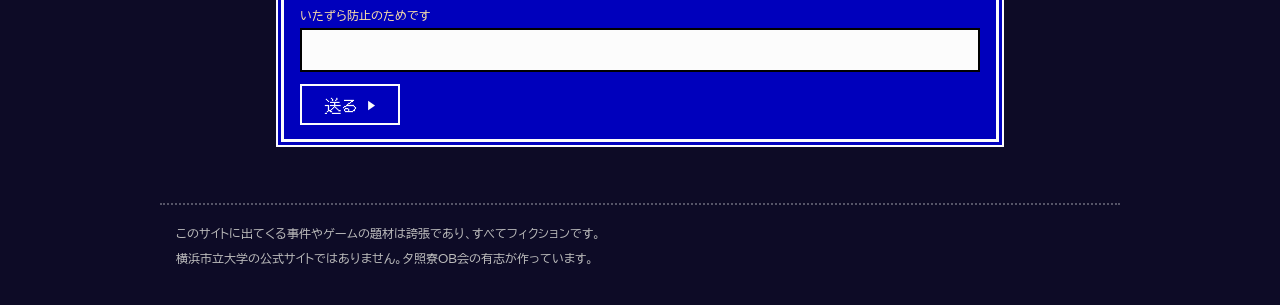
==== commit 8006f44b: "D-1選手権はログインなしで、だれでも見られるように（データは名簿・部屋割りといっしょに ?type=public で返す）。ログインが要るのは年表と写真館だけ Co-Authored-By: Cla" ====
--- a/index.html
+++ b/index.html
@@ -56,7 +56,7 @@
     <h3>コンテンツ</h3>
     <ul>
       <li><a href="nenpyo/">年表</a><span>寮の事件簿。見るには Google でログイン。</span></li>
-      <li><a href="d1/">D-1選手権</a><span>歴代の記録。見るには Google でログイン。</span></li>
+      <li><a href="d1/">D-1選手権</a><span>歴代の記録。優勝・準優勝・出場メンバー。</span></li>
       <li><a href="heya/">部屋割り</a><span>年度ごとの部屋割り。寮の部屋を訪ねて回れる。</span></li>
       <li><a href="meibo/">名簿</a><span>入学した年度ごとの、寮生の名前。</span></li>
       <li class="is-off"><span class="home-off" id="home-album">写真館</span><span id="home-album-note">寮の写真のアルバム。じゅんびちゅう。</span></li>
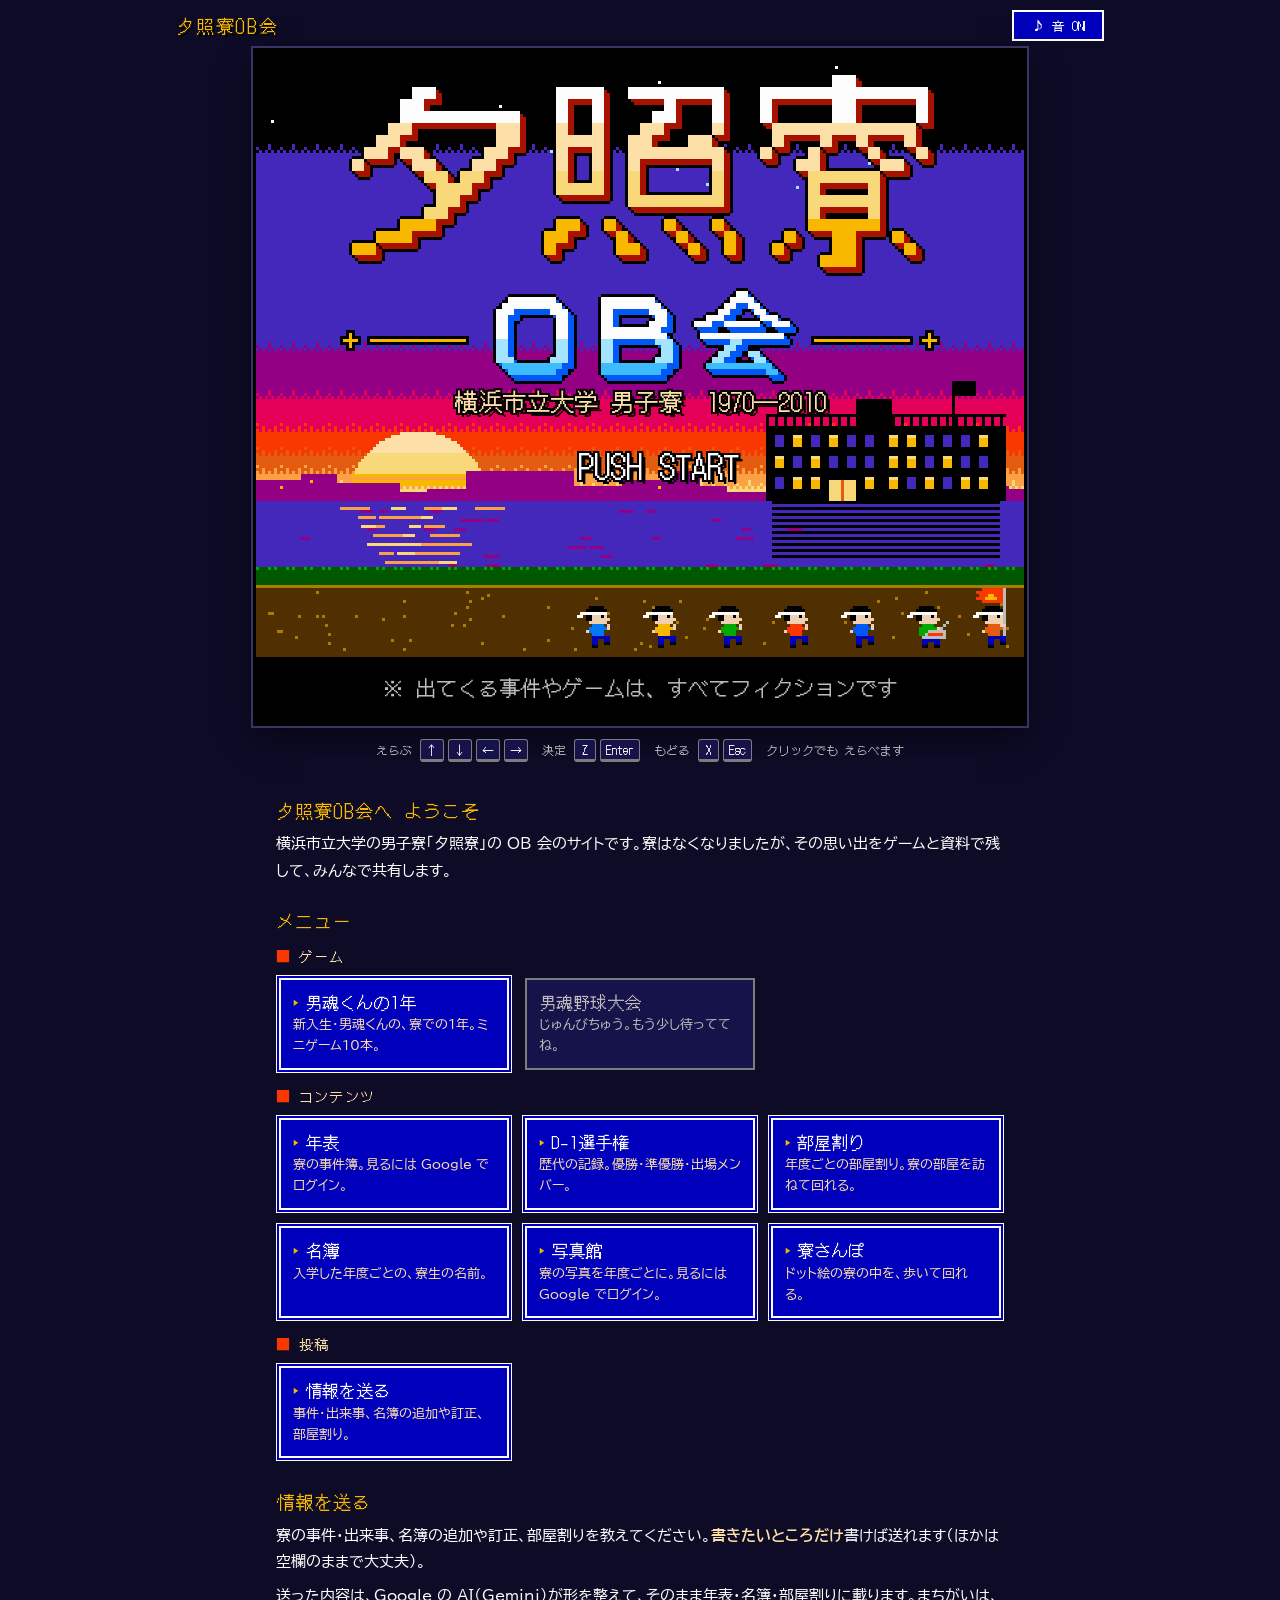
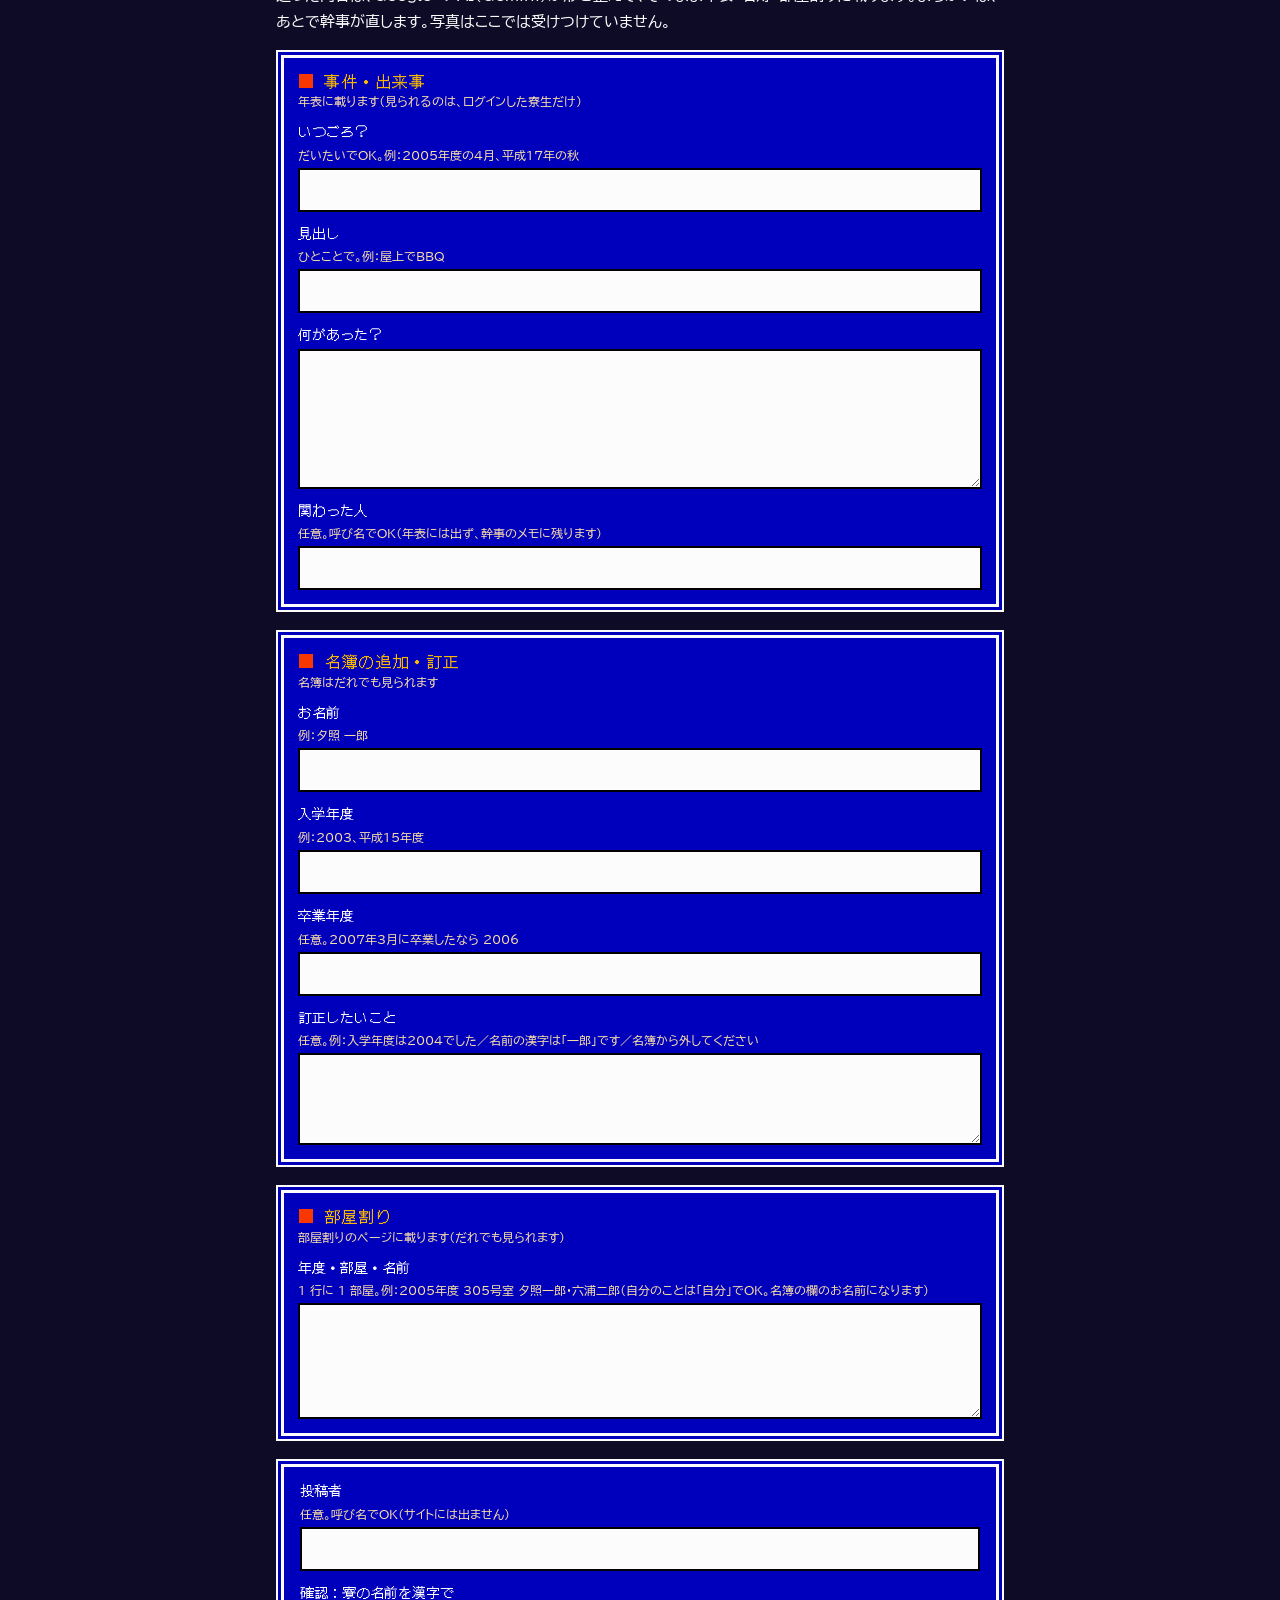
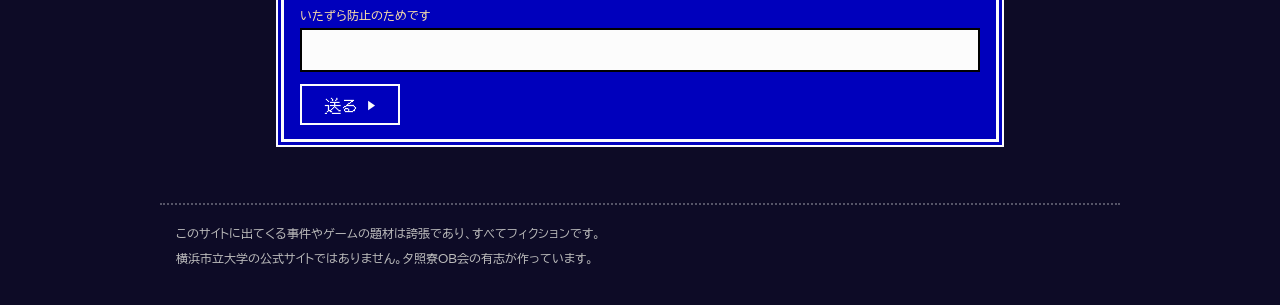
==== commit ff8c91c3: "写真館のページ（shashin/）：承認された寮生だけ。年度ごとの一覧・大きく見る・設定で許せばダウンロード。トップの写真館を外部アルバムのリンクから、このページに Co-Authored-By: C" ====
--- a/index.html
+++ b/index.html
@@ -59,7 +59,7 @@
       <li><a href="d1/">D-1選手権</a><span>歴代の記録。優勝・準優勝・出場メンバー。</span></li>
       <li><a href="heya/">部屋割り</a><span>年度ごとの部屋割り。寮の部屋を訪ねて回れる。</span></li>
       <li><a href="meibo/">名簿</a><span>入学した年度ごとの、寮生の名前。</span></li>
-      <li class="is-off"><span class="home-off" id="home-album">写真館</span><span id="home-album-note">寮の写真のアルバム。じゅんびちゅう。</span></li>
+      <li><a href="shashin/">写真館</a><span>寮の写真を年度ごとに。見るには Google でログイン。</span></li>
       <li><a href="sanpo/">寮さんぽ</a><span>ドット絵の寮の中を、歩いて回れる。</span></li>
     </ul>
     <h3>投稿</h3>
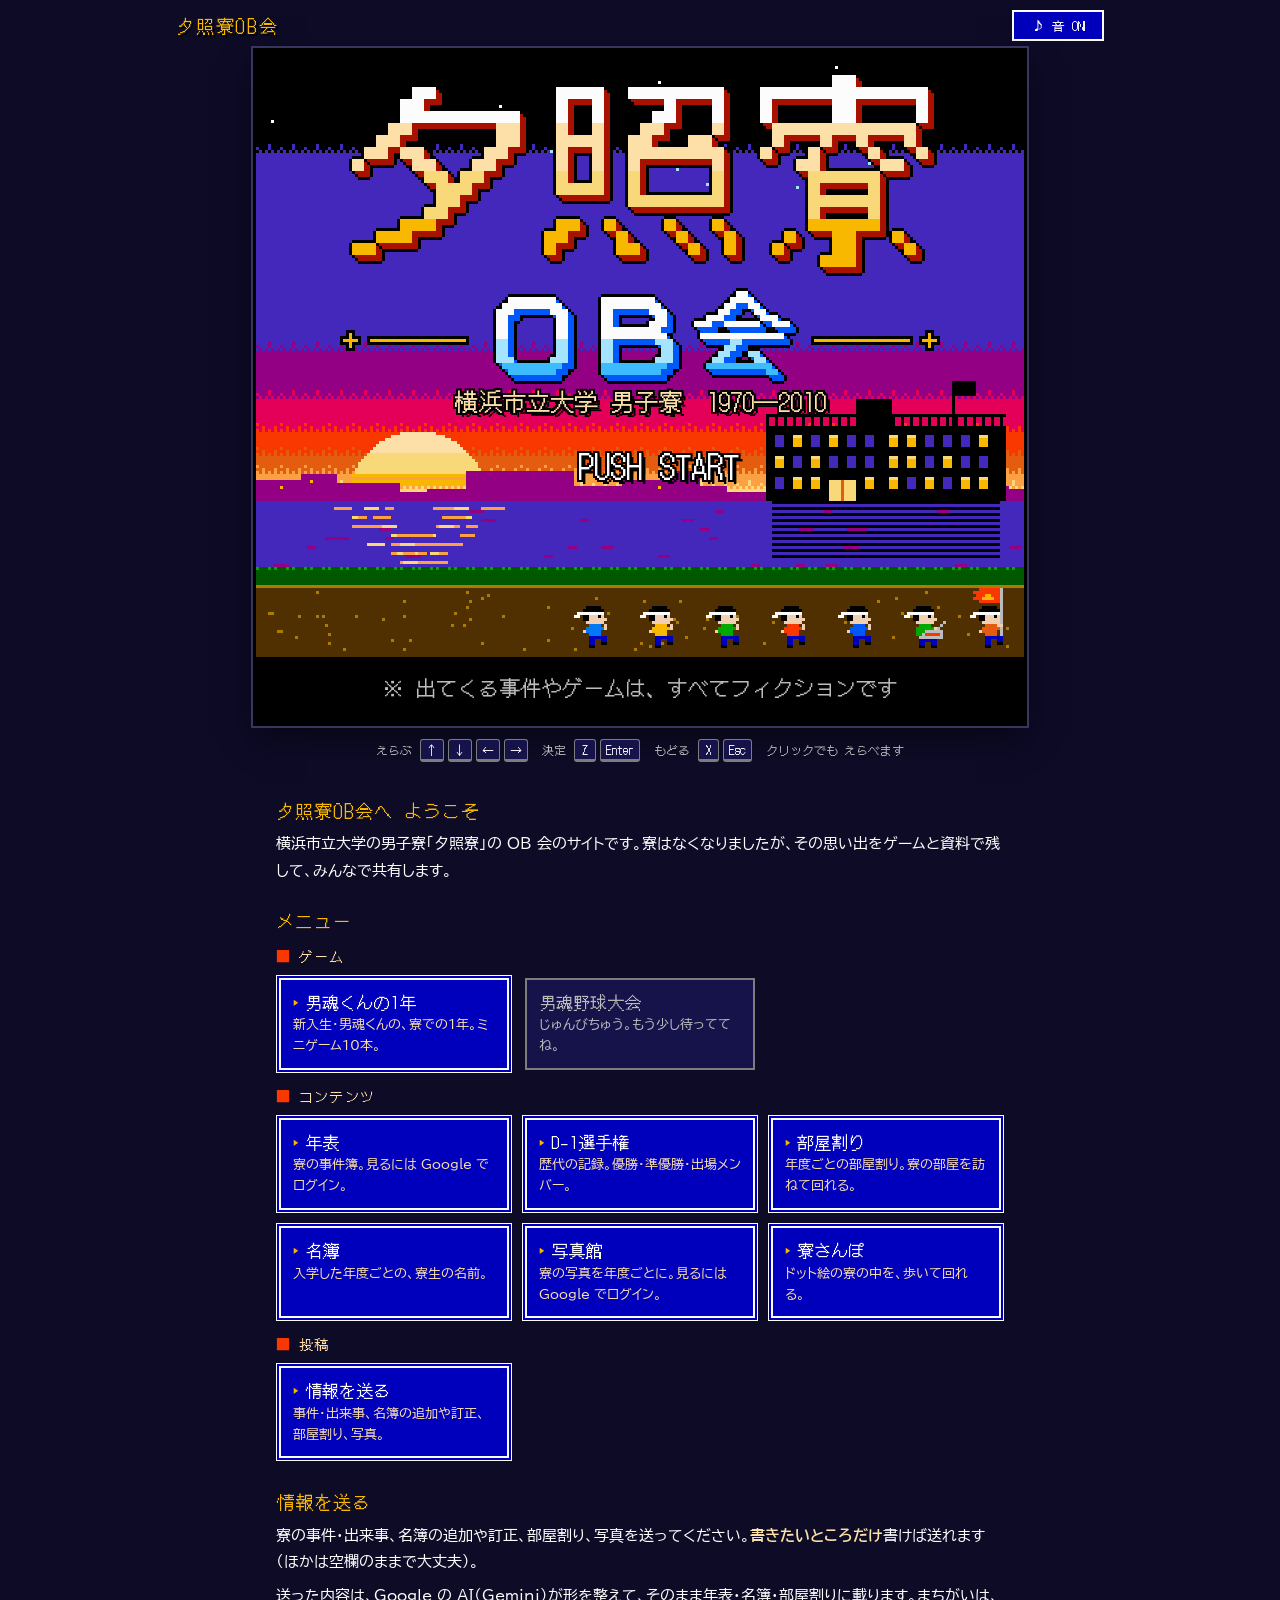
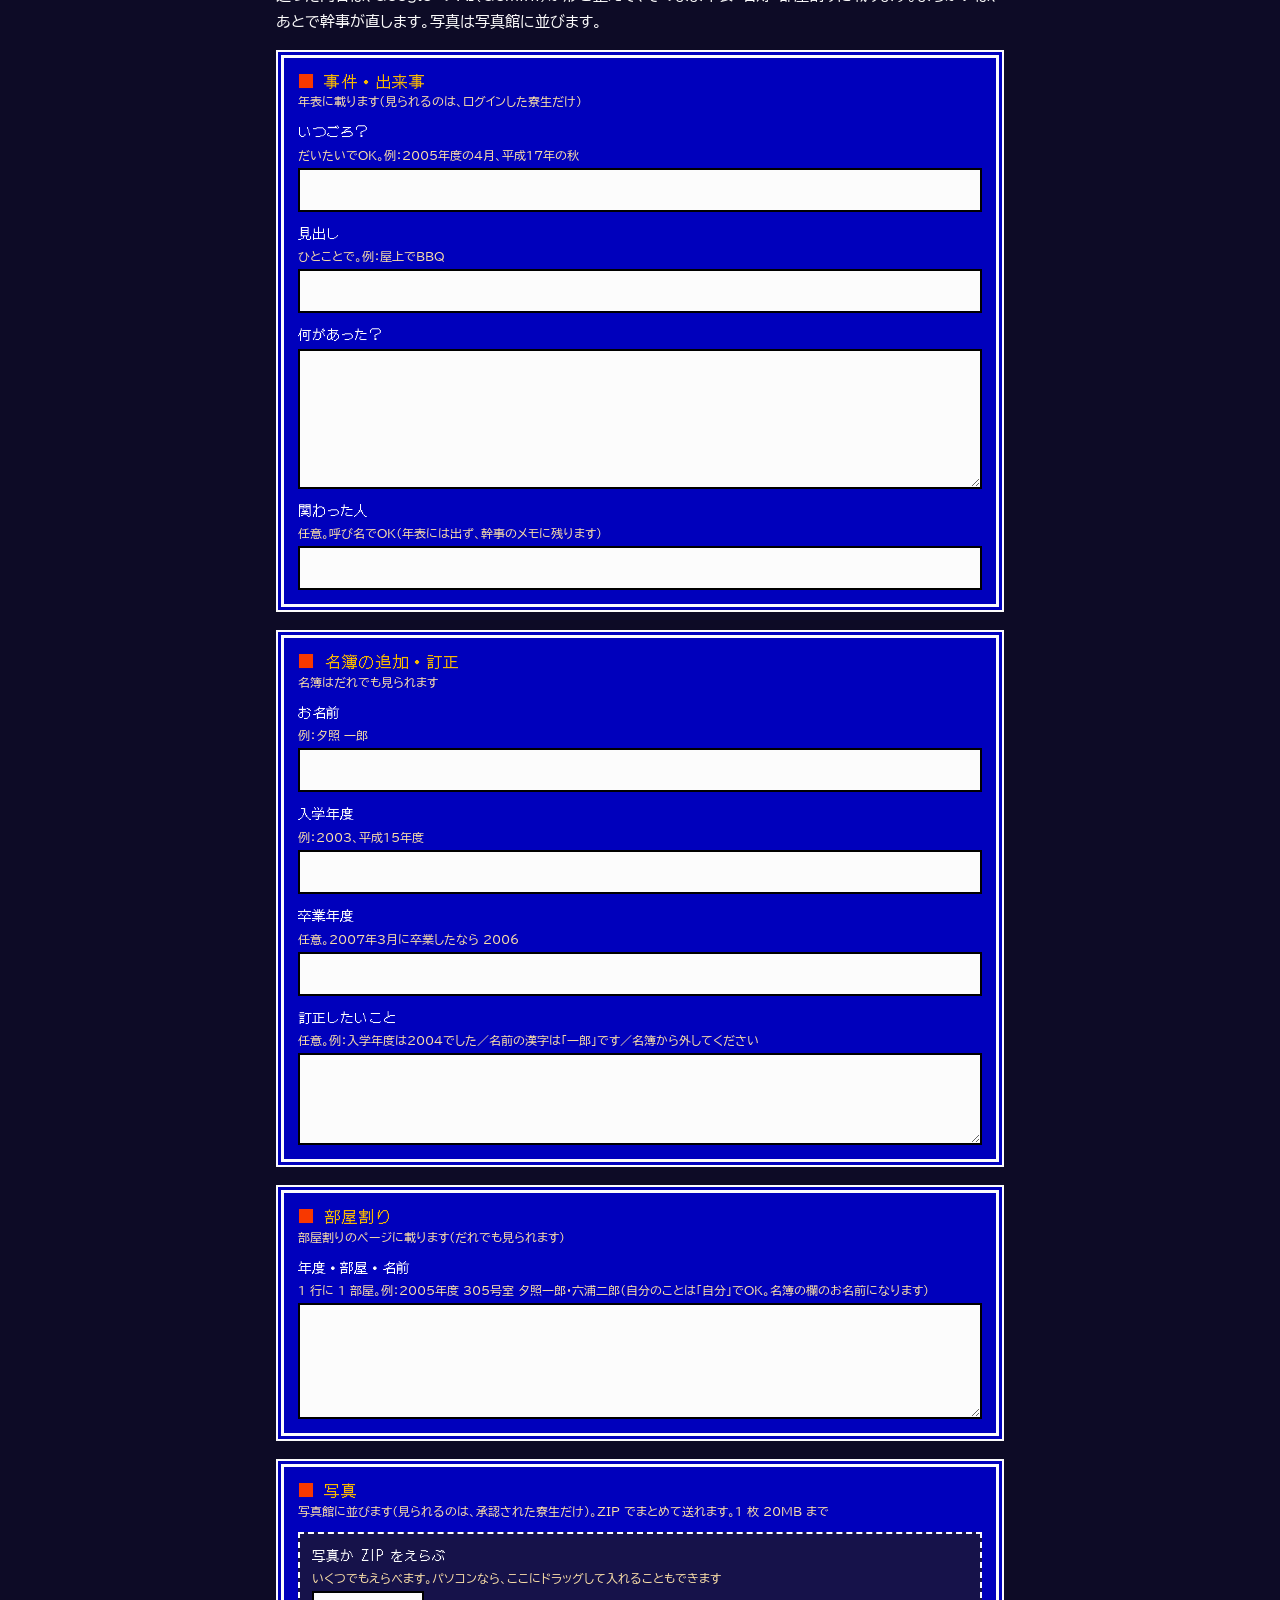
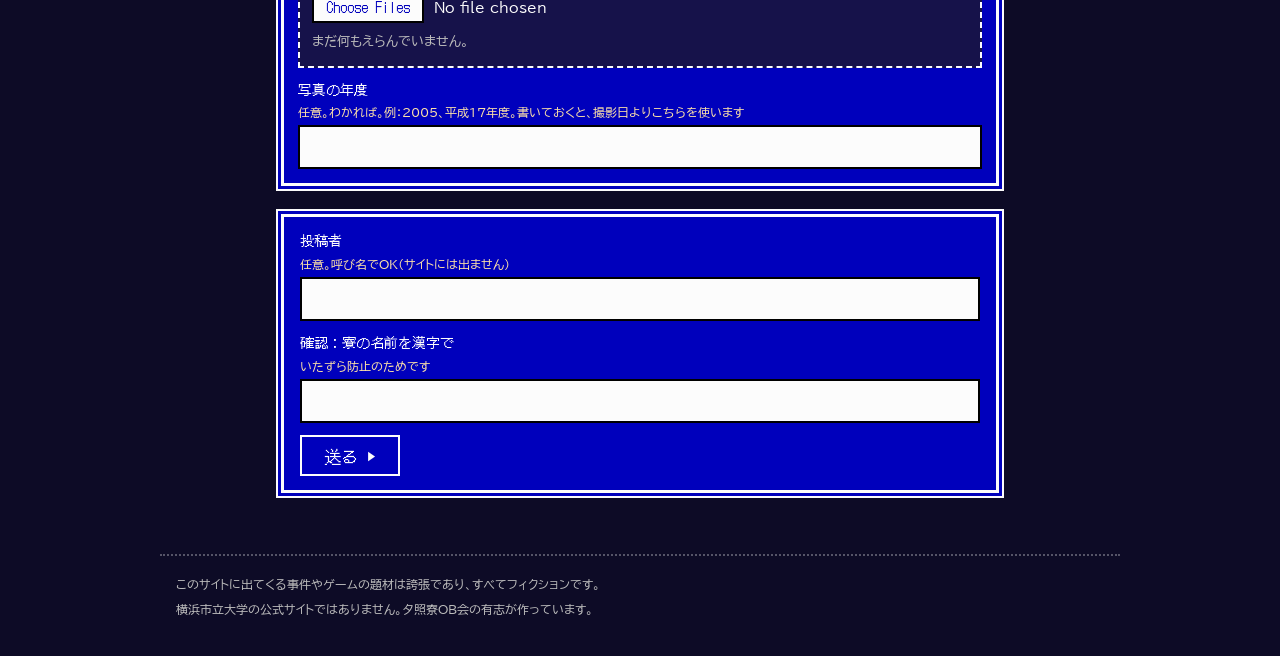
==== commit 2b595202: "トップページの投稿の欄からも写真を送れるように（ログインなし。確認の問いはほかの投稿と同じ）。写真を送る部分を js/site/uploader.js にまとめ、写真館と共通に Co-Authored" ====
--- a/index.html
+++ b/index.html
@@ -12,6 +12,7 @@
 <link rel="preconnect" href="https://fonts.gstatic.com" crossorigin>
 <link rel="stylesheet" href="https://fonts.googleapis.com/css2?family=BIZ+UDPGothic:wght@400;700&family=DotGothic16&display=swap">
 <link rel="stylesheet" href="css/site.css">
+<link rel="stylesheet" href="css/uploader.css">
 <link rel="stylesheet" href="css/home.css">
 </head>
 <body class="home">
@@ -64,14 +65,14 @@
     </ul>
     <h3>投稿</h3>
     <ul>
-      <li><a href="#post">情報を送る</a><span>事件・出来事、名簿の追加や訂正、部屋割り。</span></li>
+      <li><a href="#post">情報を送る</a><span>事件・出来事、名簿の追加や訂正、部屋割り、写真。</span></li>
     </ul>
   </nav>
 
   <section class="home-post" id="post" aria-labelledby="post-title">
     <h2 id="post-title">情報を送る</h2>
-    <p>寮の事件・出来事、名簿の追加や訂正、部屋割りを教えてください。<strong>書きたいところだけ</strong>書けば送れます（ほかは空欄のままで大丈夫）。</p>
-    <p>送った内容は、Google の AI（Gemini）が形を整えて、そのまま年表・名簿・部屋割りに載ります。まちがいは、あとで幹事が直します。写真はここでは受けつけていません。</p>
+    <p>寮の事件・出来事、名簿の追加や訂正、部屋割り、写真を送ってください。<strong>書きたいところだけ</strong>書けば送れます（ほかは空欄のままで大丈夫）。</p>
+    <p>送った内容は、Google の AI（Gemini）が形を整えて、そのまま年表・名簿・部屋割りに載ります。まちがいは、あとで幹事が直します。写真は写真館に並びます。</p>
     <p class="ob-notice" id="post-off" hidden>投稿フォームは、いま準備中です。もうしばらくお待ちください。</p>
     <form class="home-post-form" id="post-form" novalidate>
       <fieldset class="fc-window">
@@ -92,12 +93,36 @@
         <legend>部屋割り<small>部屋割りのページに載ります（だれでも見られます）</small></legend>
         <label>年度・部屋・名前<small>1 行に 1 部屋。例：2005年度 305号室 夕照一郎・六浦二郎（自分のことは「自分」でOK。名簿の欄のお名前になります）</small><textarea name="rm_text" rows="4" maxlength="3000"></textarea></label>
       </fieldset>
+      <fieldset class="fc-window home-post-photo" id="post-photo">
+        <legend>写真<small>写真館に並びます（見られるのは、承認された寮生だけ）。ZIP でまとめて送れます。1 枚 20MB まで</small></legend>
+        <div class="ob-up-drop" id="post-drop">
+          <label class="ob-up-file">写真か ZIP をえらぶ<small>いくつでもえらべます。パソコンなら、ここにドラッグして入れることもできます</small>
+            <input type="file" id="post-files" name="files" accept="image/*,.zip,application/zip" multiple>
+          </label>
+          <p class="ob-up-picked" id="post-picked">まだ何もえらんでいません。</p>
+        </div>
+        <label>写真の年度<small>任意。わかれば。例：2005、平成17年度。書いておくと、撮影日よりこちらを使います</small><input name="ph_year" maxlength="30" autocomplete="off"></label>
+      </fieldset>
       <div class="fc-window home-post-send">
         <label>投稿者<small>任意。呼び名でOK（サイトには出ません）</small><input name="by" maxlength="100" autocomplete="off"></label>
         <label>確認：寮の名前を漢字で<small>いたずら防止のためです</small><input name="quiz" maxlength="30" autocomplete="off"></label>
         <label class="home-post-hp" aria-hidden="true">この欄は空のままにしてください<input name="hp" tabindex="-1" autocomplete="off"></label>
-        <button type="submit" class="fc-btn" id="post-send">送る ▶</button>
+        <div class="home-post-btns">
+          <button type="submit" class="fc-btn" id="post-send">送る ▶</button>
+          <button type="button" class="fc-btn home-post-stop" id="post-stop" hidden>やめる</button>
+        </div>
         <div class="home-post-status" id="post-status" role="status" aria-live="polite"></div>
+        <!-- 写真の進み具合（js/site/uploader.js） -->
+        <div class="ob-up-prog" id="post-prog" hidden>
+          <p class="ob-up-prog-text" id="post-prog-text"></p>
+          <div class="ob-up-track" aria-hidden="true"><div class="ob-up-fill" id="post-prog-fill"></div></div>
+        </div>
+        <p class="ob-up-status" id="post-photo-status" role="status" aria-live="polite"></p>
+        <div class="ob-up-problems" id="post-problems" hidden>
+          <h3>送らなかった写真・送れなかった写真</h3>
+          <ul id="post-problem-list"></ul>
+        </div>
+        <p class="home-post-album" id="post-album" hidden><a href="shashin/">写真館で見る ▶</a></p>
       </div>
     </form>
   </section>
@@ -107,6 +132,9 @@
 
 <script src="js/site/config.js"></script>
 <script src="js/site/common.js"></script>
+<script src="js/site/data.js"></script>
+<script src="js/site/zip.js"></script>
+<script src="js/site/uploader.js"></script>
 <script src="js/home/menu.js"></script>
 <script src="js/home/art.js"></script>
 <script src="js/home/audio.js"></script>
--- a/css/uploader.css
+++ b/css/uploader.css
@@ -0,0 +1,53 @@
+/*
+ * 夕照寮OB会サイト ― 写真を送るところの見た目（js/site/uploader.js）
+ * 写真館（shashin/）の「写真を送る」と、トップページの投稿フォームの「写真」で使う。
+ * ファイルをえらぶ所・進み具合のゲージ・送れなかったものの一覧。色は css/site.css。
+ * ドラッグ中は、送る欄（uploader の el.box）に is-drag が付く。
+ */
+.ob-up-drop { padding: 12px; border: 2px dashed var(--fc-white); background: var(--fc-navy); min-width: 0; }
+.is-drag .ob-up-drop { border-color: var(--fc-yellow); background: #2a2470; }
+.ob-up-file input[type="file"] { width: 100%; max-width: 100%; box-sizing: border-box; font: 14px/1.4 var(--font-body); color: var(--fc-white); }
+.ob-up-file input[type="file"]::file-selector-button {
+  margin-right: 10px;
+  padding: 7px 12px;
+  font: 14px/1 var(--font-pixel);
+  color: var(--fc-blue);
+  background: var(--fc-white);
+  border: 2px solid var(--fc-black);
+  cursor: pointer;
+}
+.ob-up-file input[type="file"]:disabled::file-selector-button { opacity: 0.5; cursor: default; }
+.ob-up-picked { margin: 8px 0 0; font-size: 13px; color: var(--fc-gray); overflow-wrap: anywhere; }
+
+.ob-up-prog { display: grid; gap: 6px; }
+.ob-up-prog-text { margin: 0; font: 14px/1.6 var(--font-pixel); letter-spacing: 0.02em; overflow-wrap: anywhere; }
+/* ドット絵ふうのゲージ（4 ドットずつの目盛り） */
+.ob-up-track { height: 16px; padding: 2px; background: var(--fc-black); border: 2px solid var(--fc-white); box-sizing: content-box; }
+.ob-up-fill {
+  width: 0;
+  height: 100%;
+  background: repeating-linear-gradient(90deg, var(--fc-yellow) 0 6px, var(--fc-brown) 6px 8px);
+  transition: width 0.2s steps(4);
+}
+
+.ob-up-status { margin: 0; font-size: 14px; line-height: 1.7; color: var(--fc-yellow-2); overflow-wrap: anywhere; }
+.ob-up-status:empty { display: none; }
+.ob-up-status.is-error { color: #ffb0a0; }
+.ob-up-status.is-done { color: var(--fc-lime); }
+.ob-up-status.is-busy::after { content: "▮"; margin-left: 4px; animation: ob-up-blink 0.8s steps(1) infinite; }
+@keyframes ob-up-blink { 50% { opacity: 0; } }
+
+.ob-up-problems { padding: 8px 12px; border: 2px dashed var(--fc-red); }
+.ob-up-problems h3 { margin: 0 0 4px; font-size: 14px; color: #ffd0c4; }
+.ob-up-problems ul { margin: 0; padding-left: 1.2em; max-height: 240px; overflow-y: auto; font-size: 13px; line-height: 1.6; color: #ffd0c4; }
+.ob-up-problems li { overflow-wrap: anywhere; }
+.ob-up-problems b { font-weight: bold; color: var(--fc-white); }
+
+@media (max-width: 560px) {
+  .ob-up-drop { padding: 10px 8px; }
+}
+/* 動きをへらす設定：点滅を止める（css/site.css の * では、::after まで止まらない） */
+@media (prefers-reduced-motion: reduce) {
+  .ob-up-status.is-busy::after { animation: none; }
+  .ob-up-fill { transition: none; }
+}
--- a/css/home.css
+++ b/css/home.css
@@ -299,7 +299,7 @@
   letter-spacing: 0;
 }
 .home-post-form label { display: grid; gap: 4px; font: 14px/1.4 var(--font-pixel); color: var(--fc-white); }
-.home-post-form input, .home-post-form textarea {
+.home-post-form input:not([type="file"]), .home-post-form textarea {
   width: 100%;
   box-sizing: border-box;
   padding: 8px 10px;
@@ -312,7 +312,12 @@
 .home-post-form textarea { resize: vertical; }
 .home-post-form input:focus, .home-post-form textarea:focus { outline: 3px solid var(--fc-yellow); outline-offset: 0; }
 .home-post-send { margin: 5px; display: grid; gap: 12px; }
-.home-post-send .fc-btn { justify-self: start; padding: 10px 22px; font-size: 17px; }
+.home-post-btns { display: flex; flex-wrap: wrap; gap: 8px; }
+.home-post-send .fc-btn { padding: 10px 22px; font-size: 17px; }
+.home-post-send .home-post-stop { background: var(--fc-red); }
+.home-post-album { margin: 0; font: 15px/1.6 var(--font-pixel); }
+.home-post-album a { color: var(--fc-yellow); }
+.home-post-album a:hover { color: var(--fc-white); }
 /* わなの欄：人には見えない（機械だけが入れてしまう） */
 .home-post-hp { position: absolute !important; left: -9999px; width: 1px; height: 1px; overflow: hidden; }
 .home-post-status:empty { display: none; }
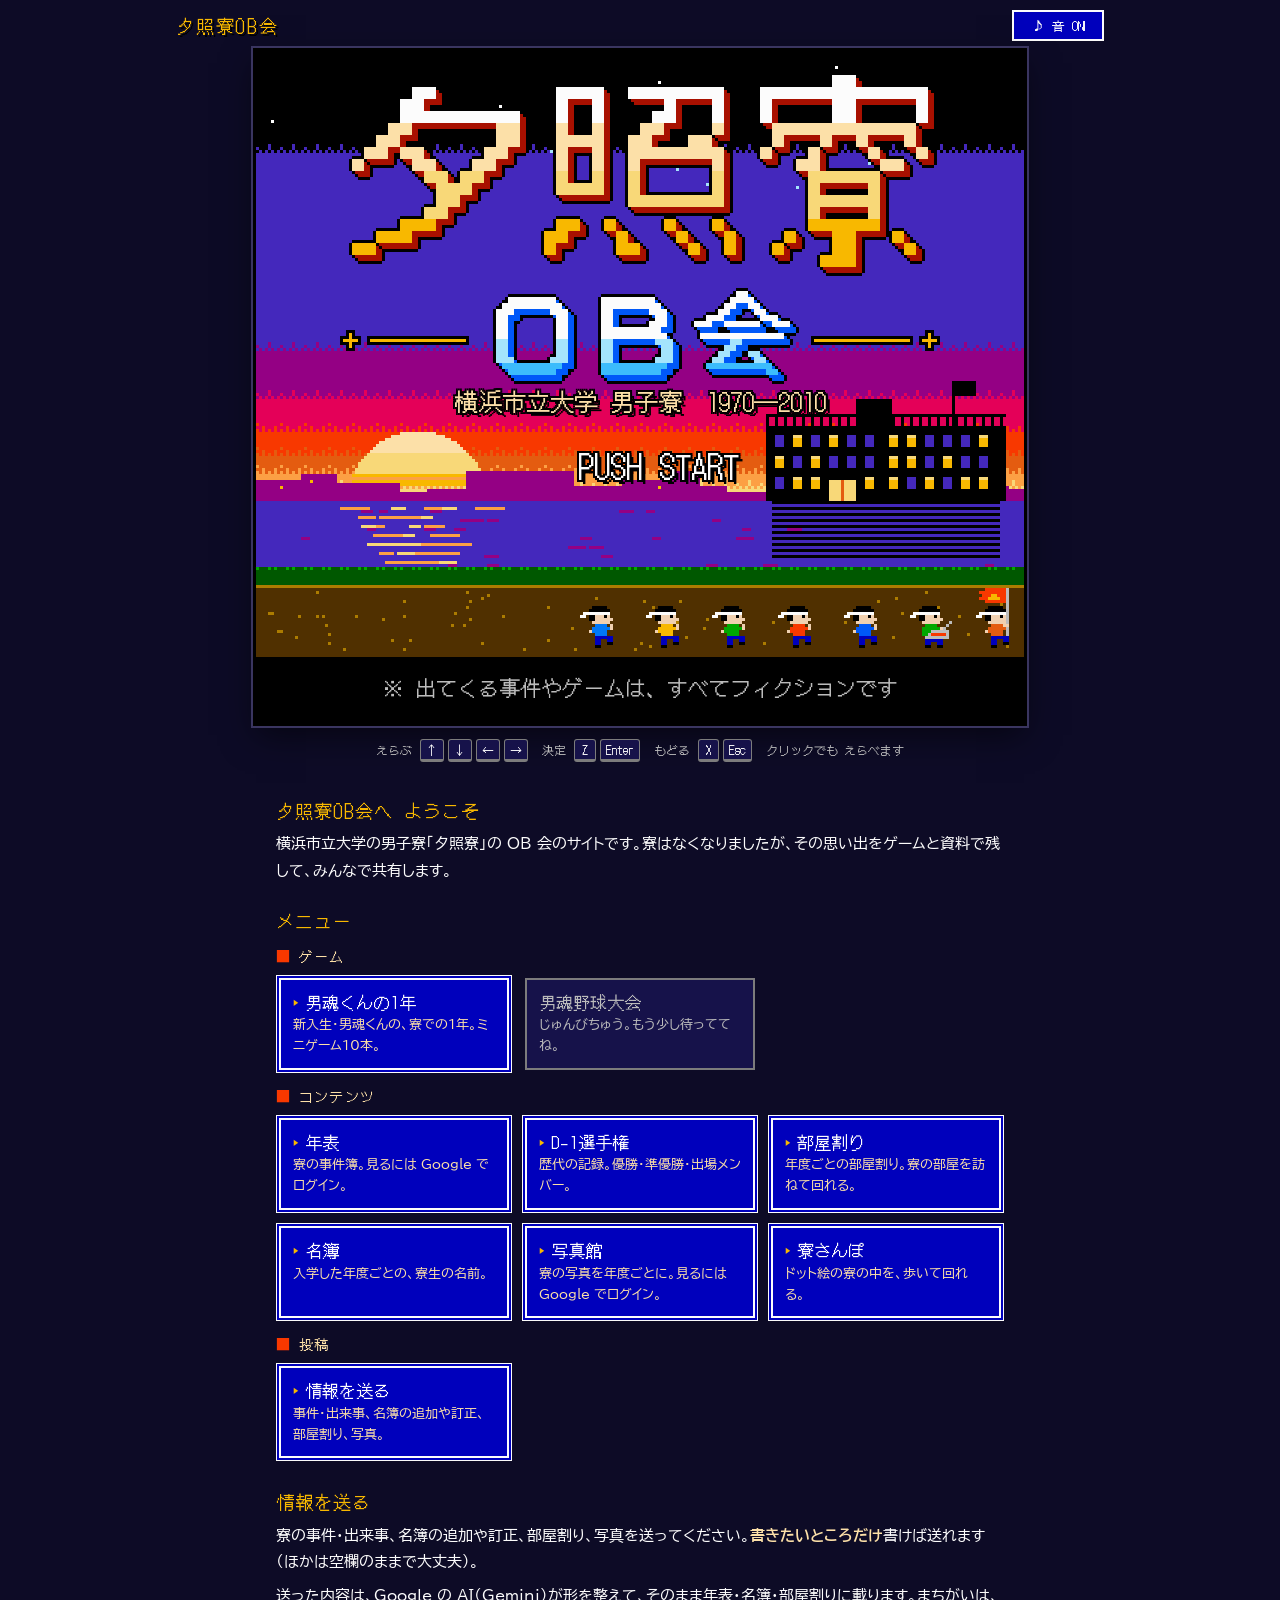
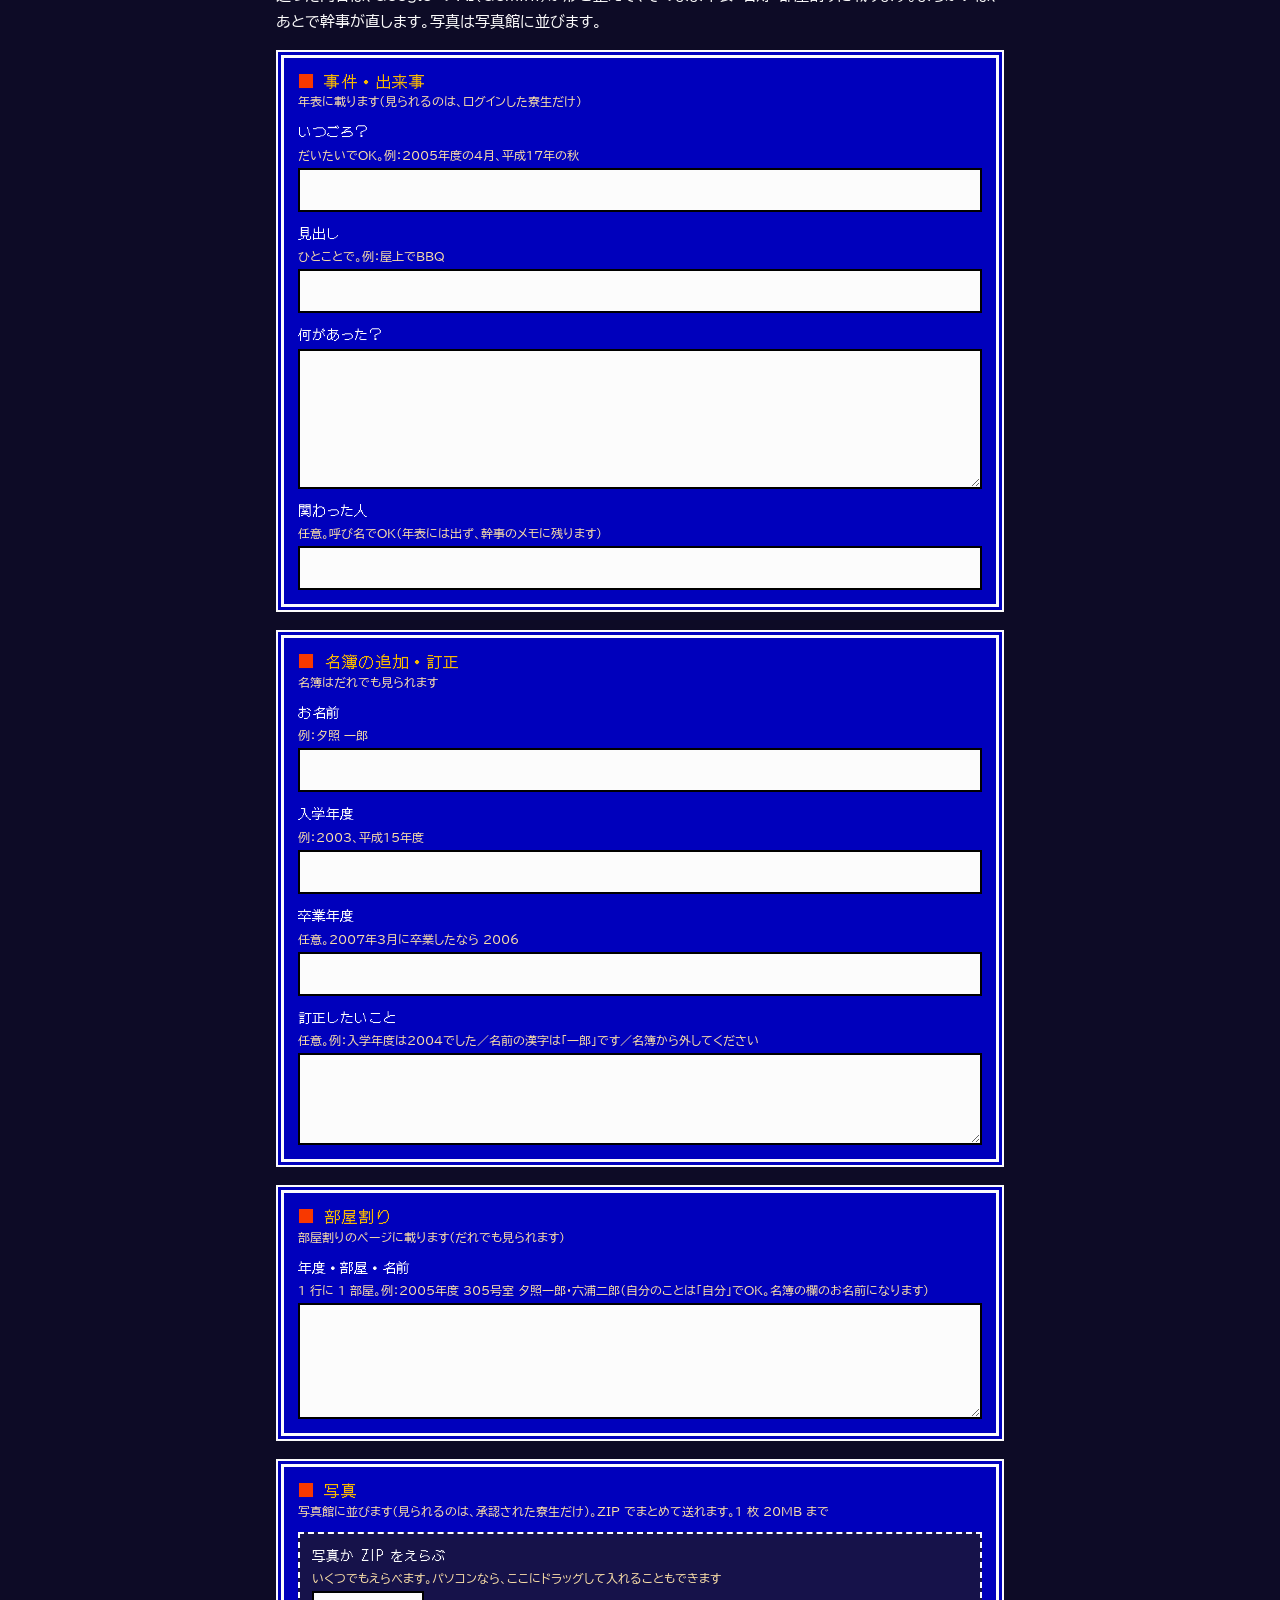
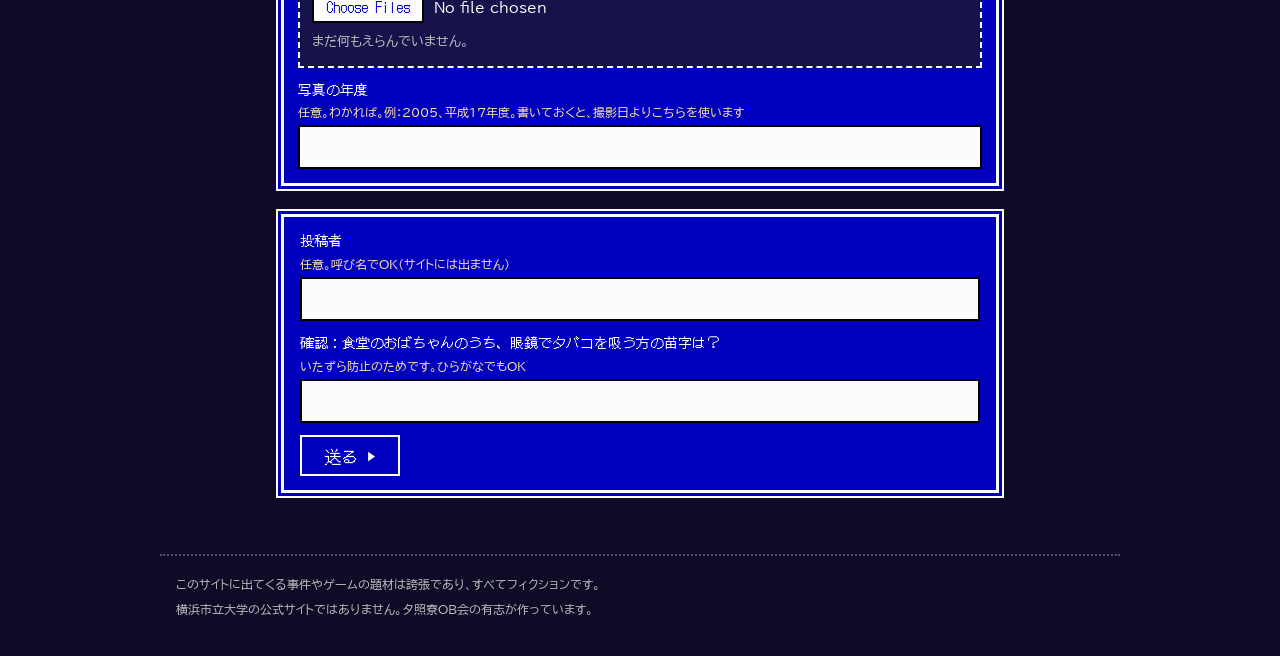
==== commit 98b8fc3f: "投稿の「確認」の問いを、食堂のおばちゃんの苗字に。答えはコードに書かず、シート「設定」の「合言葉の答え」にだけ置く - 答えはいくつか書ける（「、」区切り）。カタカナ・半角・空白・終わりの「さん」のち" ====
--- a/index.html
+++ b/index.html
@@ -105,7 +105,7 @@
       </fieldset>
       <div class="fc-window home-post-send">
         <label>投稿者<small>任意。呼び名でOK（サイトには出ません）</small><input name="by" maxlength="100" autocomplete="off"></label>
-        <label>確認：寮の名前を漢字で<small>いたずら防止のためです</small><input name="quiz" maxlength="30" autocomplete="off"></label>
+        <label>確認：食堂のおばちゃんのうち、眼鏡でタバコを吸う方の苗字は？<small>いたずら防止のためです。ひらがなでもOK</small><input name="quiz" maxlength="30" autocomplete="off"></label>
         <label class="home-post-hp" aria-hidden="true">この欄は空のままにしてください<input name="hp" tabindex="-1" autocomplete="off"></label>
         <div class="home-post-btns">
           <button type="submit" class="fc-btn" id="post-send">送る ▶</button>
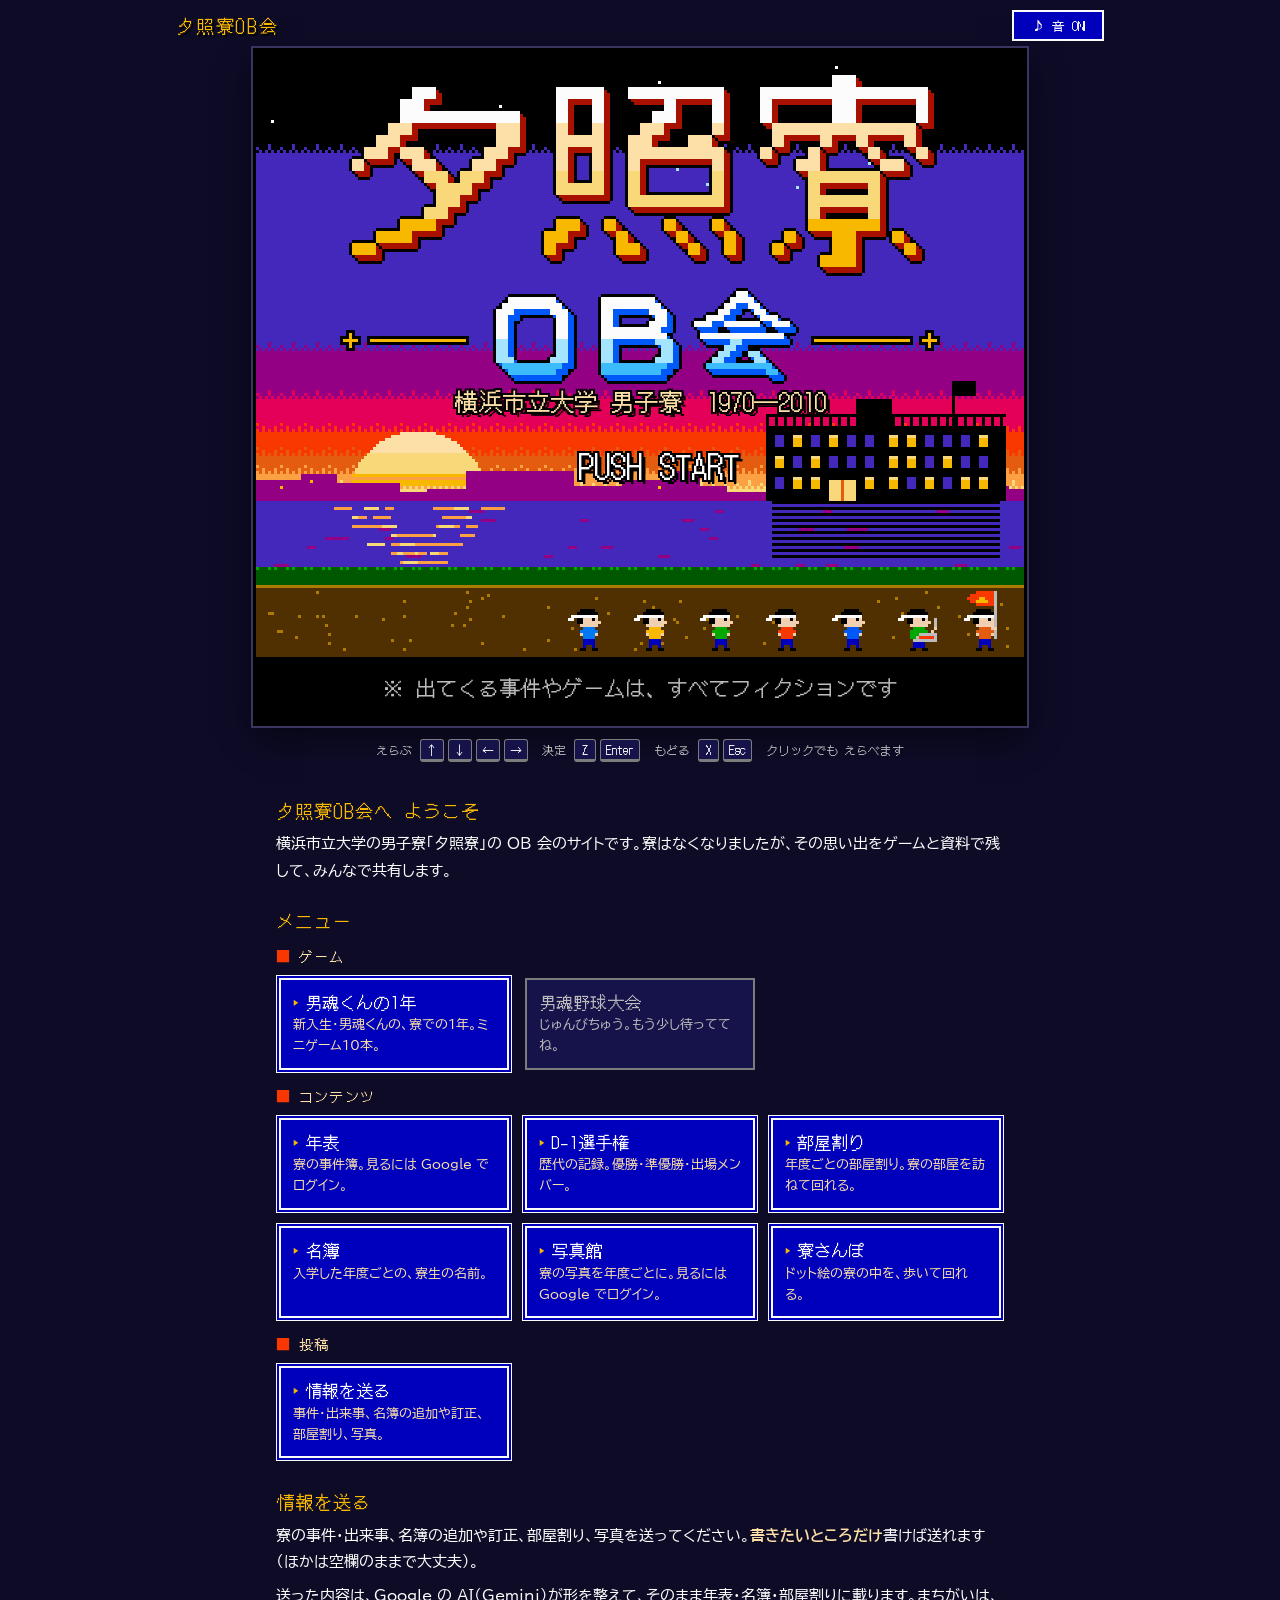
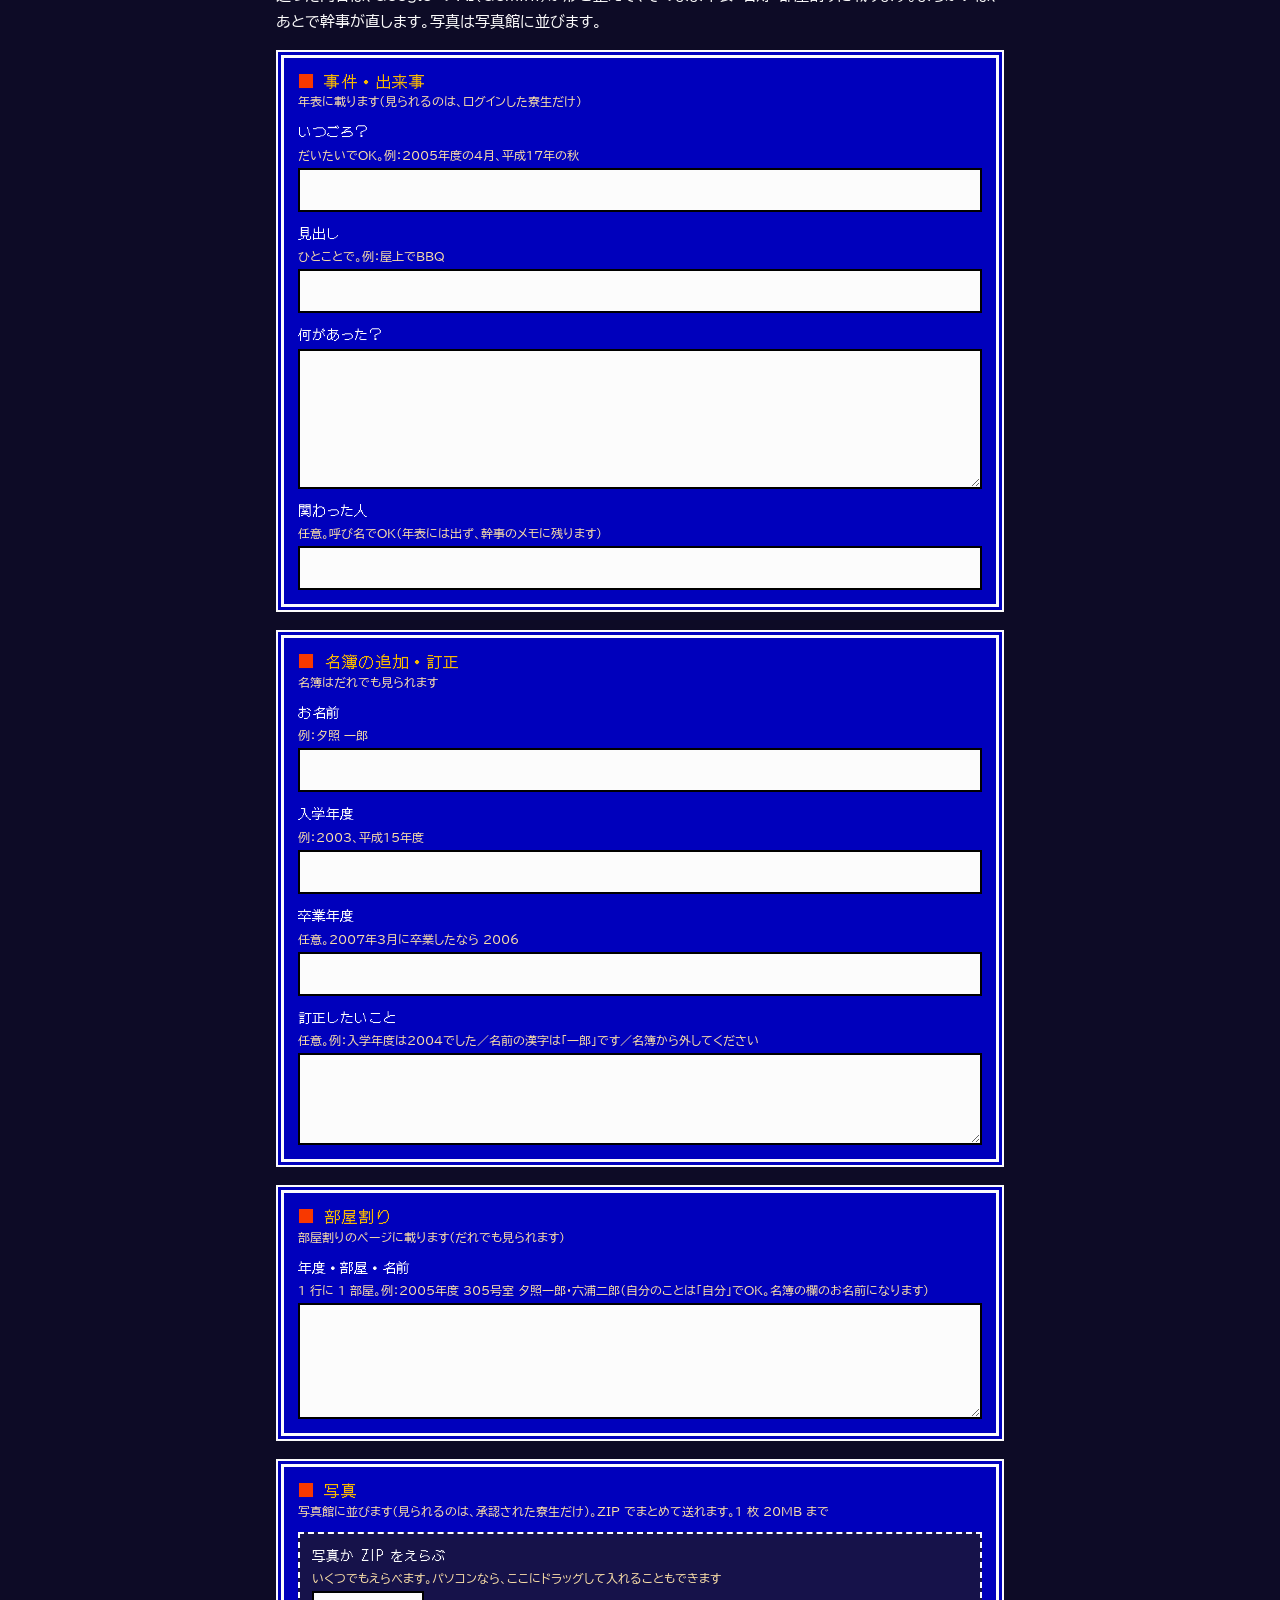
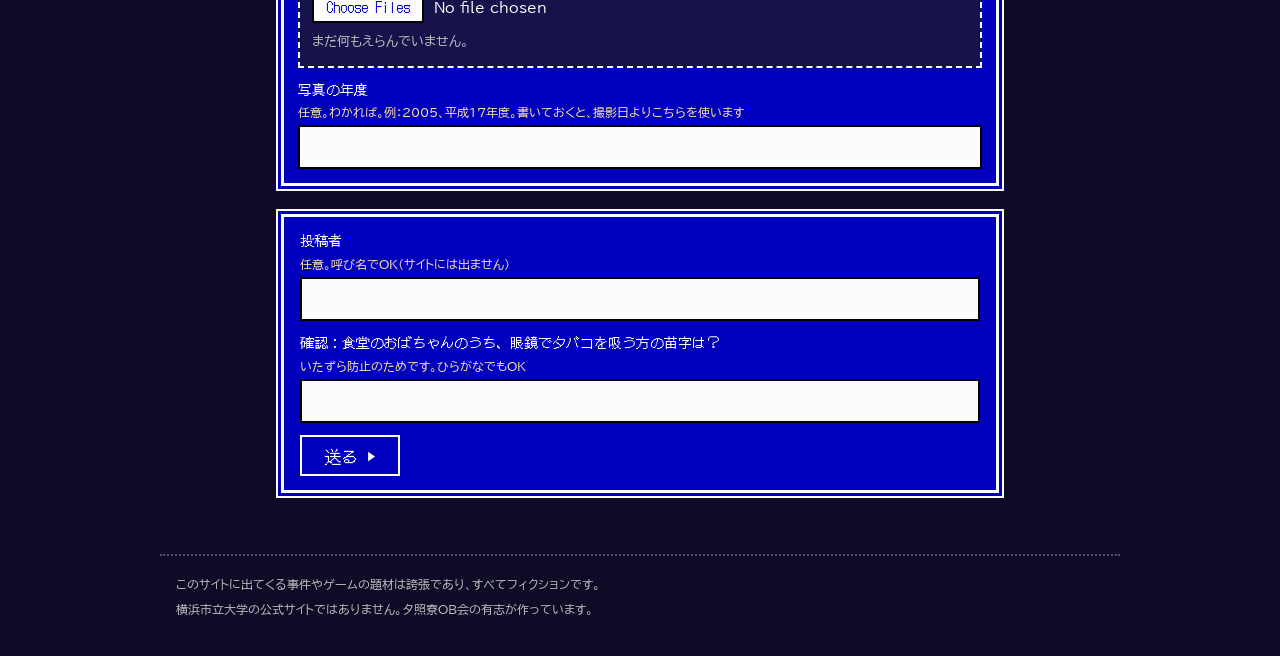
==== commit 8342acfb: "トップページの投稿：iPhone の Safari で欄の見出しが枠の線に重なるのを直す（fieldset・legend をやめ、div（role=group）と見出しに） Co-Authored-B" ====
--- a/index.html
+++ b/index.html
@@ -75,26 +75,26 @@
     <p>送った内容は、Google の AI（Gemini）が形を整えて、そのまま年表・名簿・部屋割りに載ります。まちがいは、あとで幹事が直します。写真は写真館に並びます。</p>
     <p class="ob-notice" id="post-off" hidden>投稿フォームは、いま準備中です。もうしばらくお待ちください。</p>
     <form class="home-post-form" id="post-form" novalidate>
-      <fieldset class="fc-window">
-        <legend>事件・出来事<small>年表に載ります（見られるのは、ログインした寮生だけ）</small></legend>
+      <div class="fc-window home-post-sec" role="group" aria-labelledby="post-h-ev">
+        <h3 class="home-post-legend" id="post-h-ev">事件・出来事<small>年表に載ります（見られるのは、ログインした寮生だけ）</small></h3>
         <label>いつごろ？<small>だいたいでOK。例：2005年度の4月、平成17年の秋</small><input name="ev_when" maxlength="200" autocomplete="off"></label>
         <label>見出し<small>ひとことで。例：屋上でBBQ</small><input name="ev_title" maxlength="200" autocomplete="off"></label>
         <label>何があった？<textarea name="ev_what" rows="5" maxlength="5000"></textarea></label>
         <label>関わった人<small>任意。呼び名でOK（年表には出ず、幹事のメモに残ります）</small><input name="ev_who" maxlength="300" autocomplete="off"></label>
-      </fieldset>
-      <fieldset class="fc-window">
-        <legend>名簿の追加・訂正<small>名簿はだれでも見られます</small></legend>
+      </div>
+      <div class="fc-window home-post-sec" role="group" aria-labelledby="post-h-mb">
+        <h3 class="home-post-legend" id="post-h-mb">名簿の追加・訂正<small>名簿はだれでも見られます</small></h3>
         <label>お名前<small>例：夕照 一郎</small><input name="mb_name" maxlength="40" autocomplete="off"></label>
         <label>入学年度<small>例：2003、平成15年度</small><input name="mb_entry" maxlength="100" autocomplete="off"></label>
         <label>卒業年度<small>任意。2007年3月に卒業したなら 2006</small><input name="mb_grad" maxlength="100" autocomplete="off"></label>
         <label>訂正したいこと<small>任意。例：入学年度は2004でした／名前の漢字は「一郎」です／名簿から外してください</small><textarea name="mb_fix" rows="3" maxlength="1000"></textarea></label>
-      </fieldset>
-      <fieldset class="fc-window">
-        <legend>部屋割り<small>部屋割りのページに載ります（だれでも見られます）</small></legend>
+      </div>
+      <div class="fc-window home-post-sec" role="group" aria-labelledby="post-h-rm">
+        <h3 class="home-post-legend" id="post-h-rm">部屋割り<small>部屋割りのページに載ります（だれでも見られます）</small></h3>
         <label>年度・部屋・名前<small>1 行に 1 部屋。例：2005年度 305号室 夕照一郎・六浦二郎（自分のことは「自分」でOK。名簿の欄のお名前になります）</small><textarea name="rm_text" rows="4" maxlength="3000"></textarea></label>
-      </fieldset>
-      <fieldset class="fc-window home-post-photo" id="post-photo">
-        <legend>写真<small>写真館に並びます（見られるのは、承認された寮生だけ）。ZIP でまとめて送れます。1 枚 20MB まで</small></legend>
+      </div>
+      <div class="fc-window home-post-photo home-post-sec" role="group" aria-labelledby="post-h-ph" id="post-photo">
+        <h3 class="home-post-legend" id="post-h-ph">写真<small>写真館に並びます（見られるのは、承認された寮生だけ）。ZIP でまとめて送れます。1 枚 20MB まで</small></h3>
         <div class="ob-up-drop" id="post-drop">
           <label class="ob-up-file">写真か ZIP をえらぶ<small>いくつでもえらべます。パソコンなら、ここにドラッグして入れることもできます</small>
             <input type="file" id="post-files" name="files" accept="image/*,.zip,application/zip" multiple>
@@ -102,7 +102,7 @@
           <p class="ob-up-picked" id="post-picked">まだ何もえらんでいません。</p>
         </div>
         <label>写真の年度<small>任意。わかれば。例：2005、平成17年度。書いておくと、撮影日よりこちらを使います</small><input name="ph_year" maxlength="30" autocomplete="off"></label>
-      </fieldset>
+      </div>
       <div class="fc-window home-post-send">
         <label>投稿者<small>任意。呼び名でOK（サイトには出ません）</small><input name="by" maxlength="100" autocomplete="off"></label>
         <label>確認：食堂のおばちゃんのうち、眼鏡でタバコを吸う方の苗字は？<small>いたずら防止のためです。ひらがなでもOK</small><input name="quiz" maxlength="30" autocomplete="off"></label>
--- a/css/home.css
+++ b/css/home.css
@@ -281,18 +281,18 @@
 .home-post > p { margin: 0 0 8px; }
 .home-post > p strong { color: var(--fc-yellow-2); }
 .home-post-form { display: grid; gap: 18px; margin-top: 14px; }
-.home-post-form fieldset { margin: 5px; min-width: 0; padding: 12px 14px 14px; display: grid; gap: 12px; }
-.home-post-form legend {
-  float: left; /* 枠の中に入れる（枠の線の上にのせない） */
-  width: 100%;
+/* 欄のまとまり。fieldset・legend だと、iPhone の Safari が見出しを枠の線の上にのせてしまうので、div（role="group"）と見出しにしている */
+.home-post-form .home-post-sec { margin: 5px; min-width: 0; padding: 12px 14px 14px; display: grid; gap: 12px; }
+.home-post-form .home-post-legend {
   margin: 0;
   padding: 0;
   font: 16px/1.4 var(--font-pixel);
+  font-weight: normal;
   color: var(--fc-yellow);
   letter-spacing: 0.06em;
 }
-.home-post-form legend::before { content: "■ "; color: var(--fc-red); }
-.home-post-form legend small, .home-post-form label small {
+.home-post-form .home-post-legend::before { content: "■ "; color: var(--fc-red); }
+.home-post-form .home-post-legend small, .home-post-form label small {
   display: block;
   font: 12px/1.5 var(--font-body);
   color: var(--fc-yellow-2);
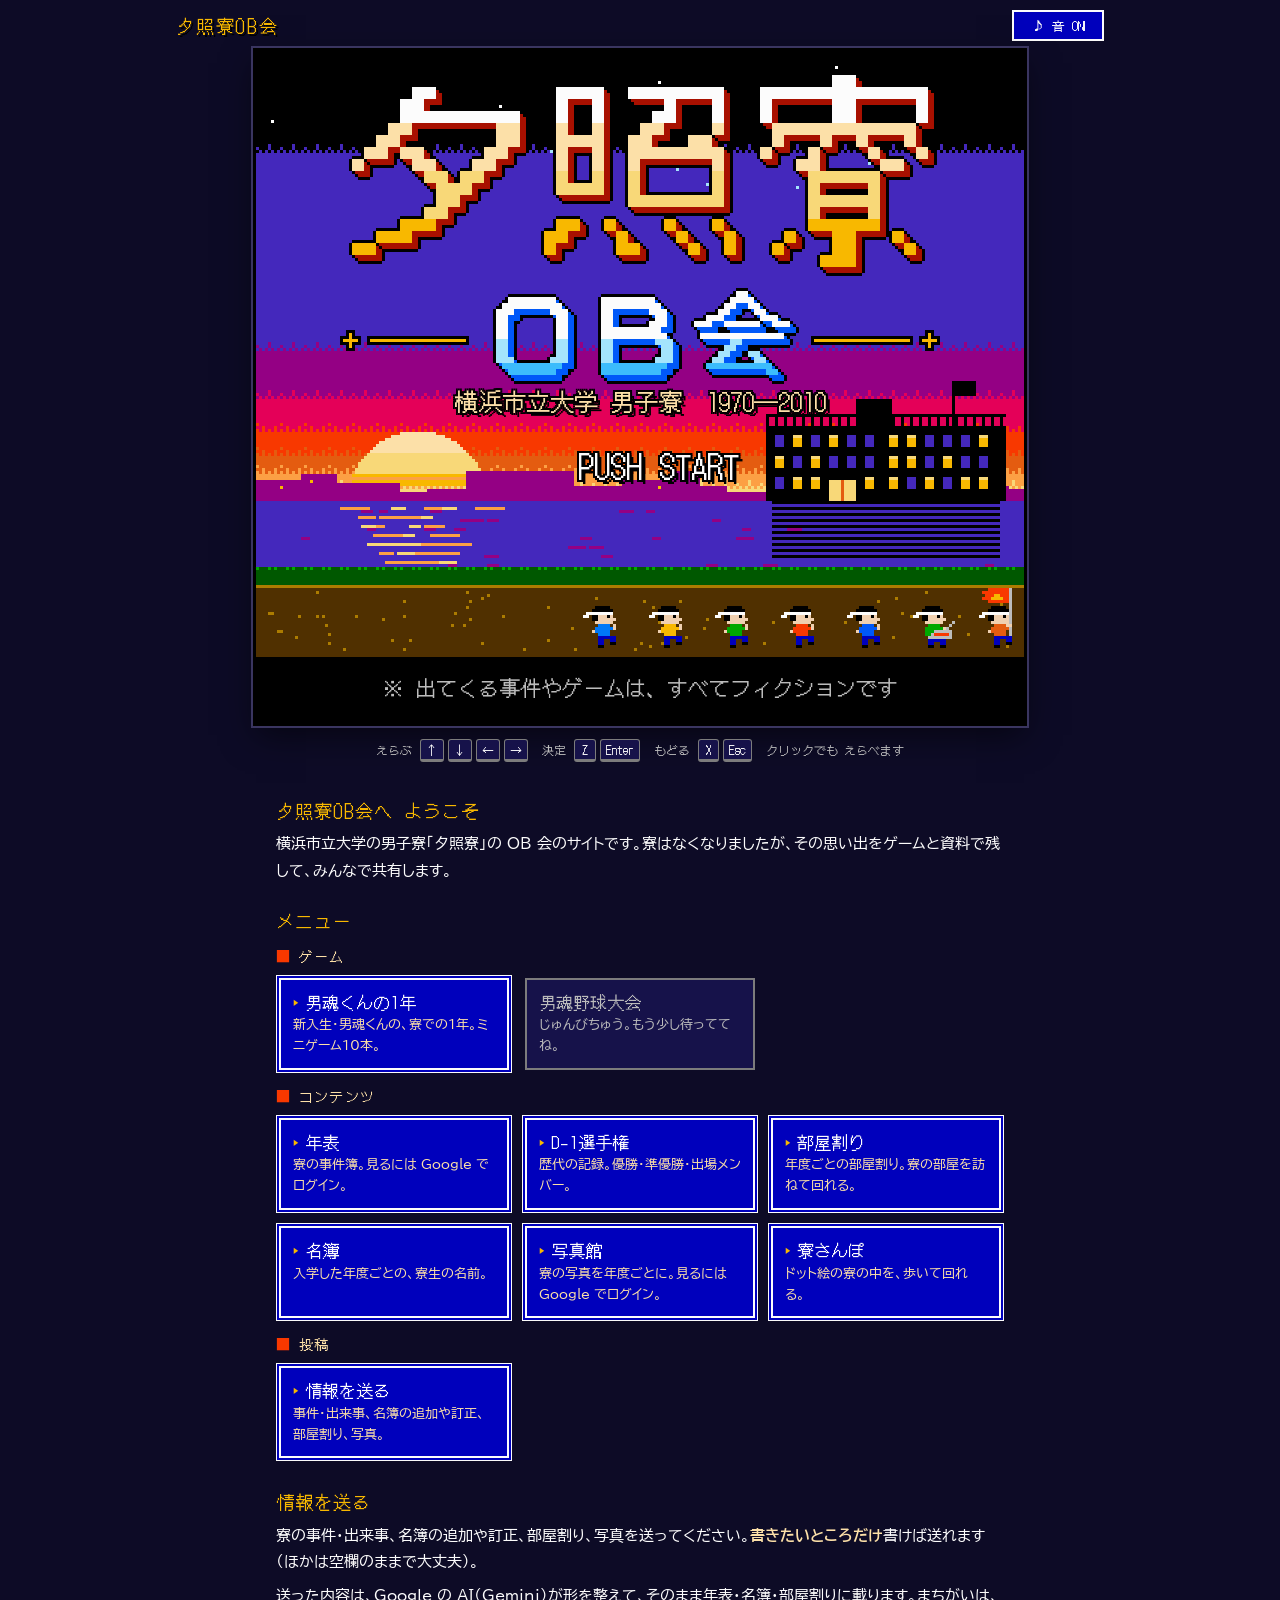
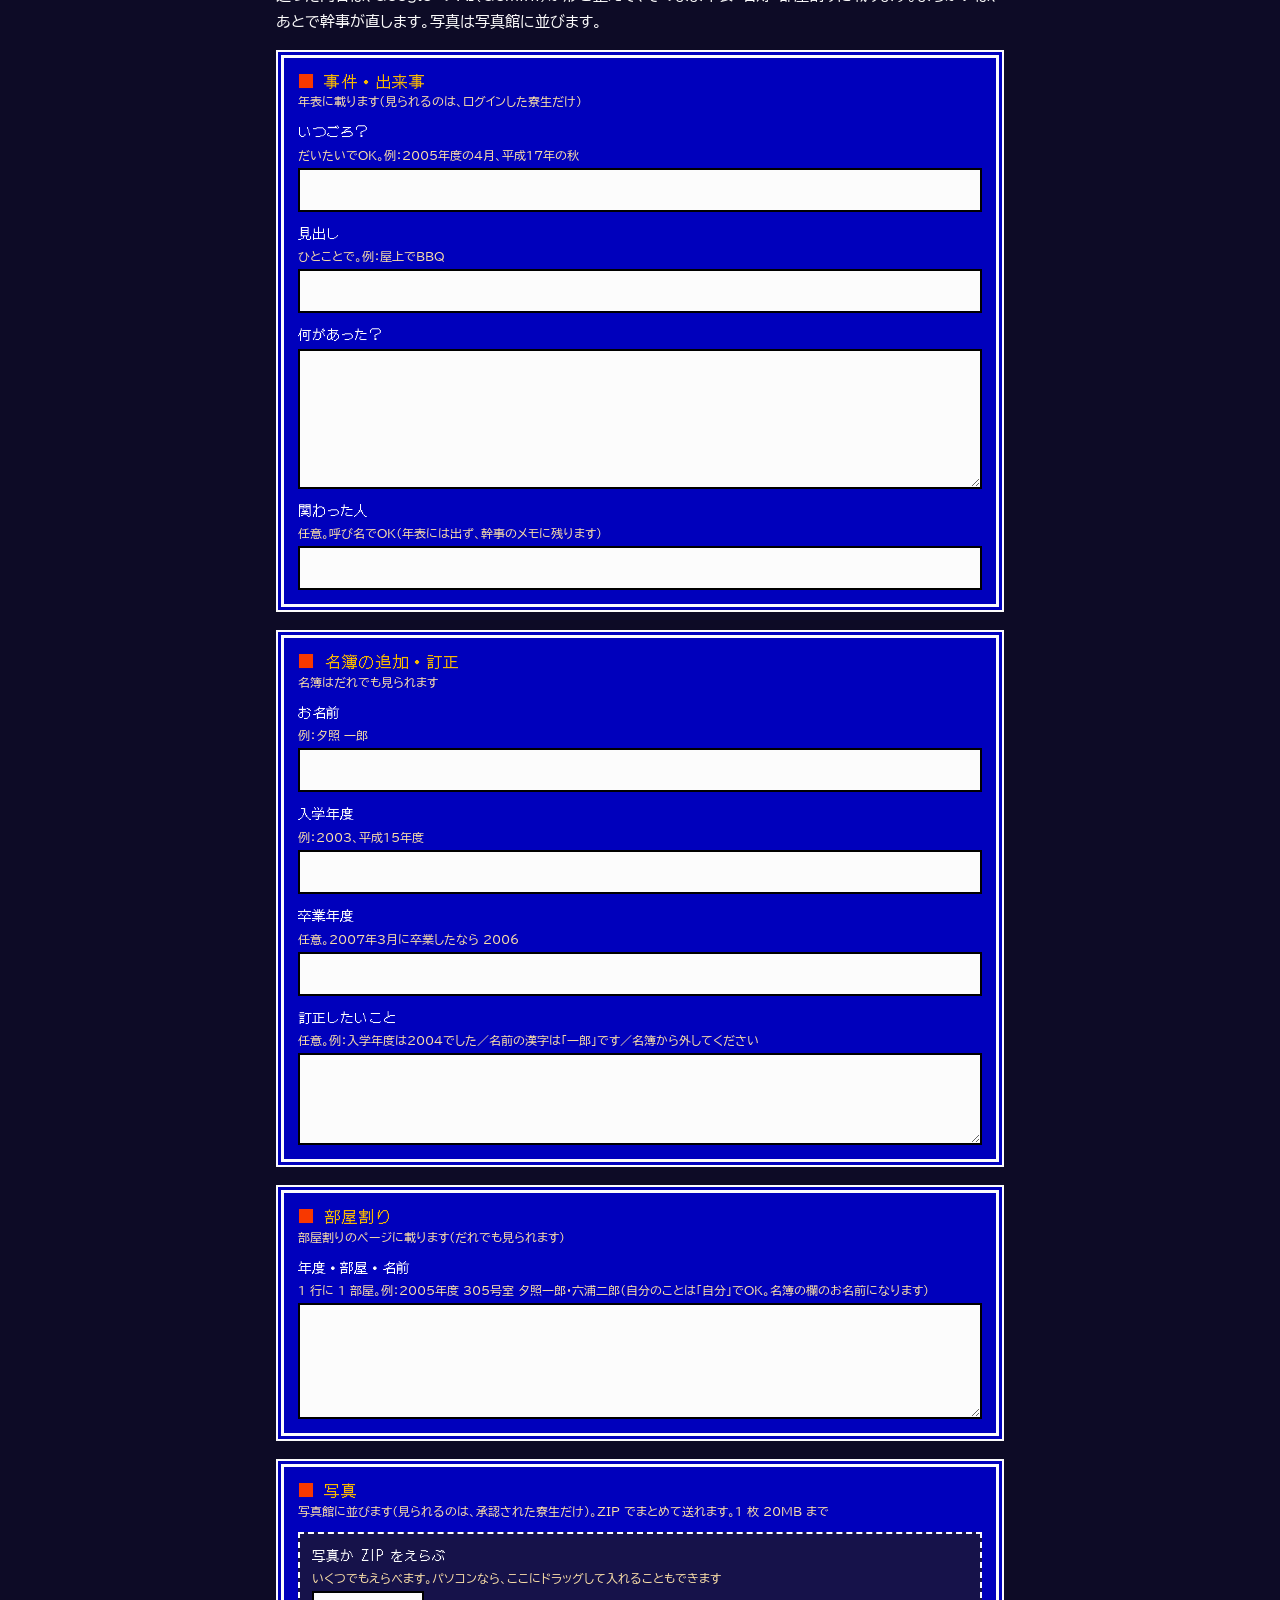
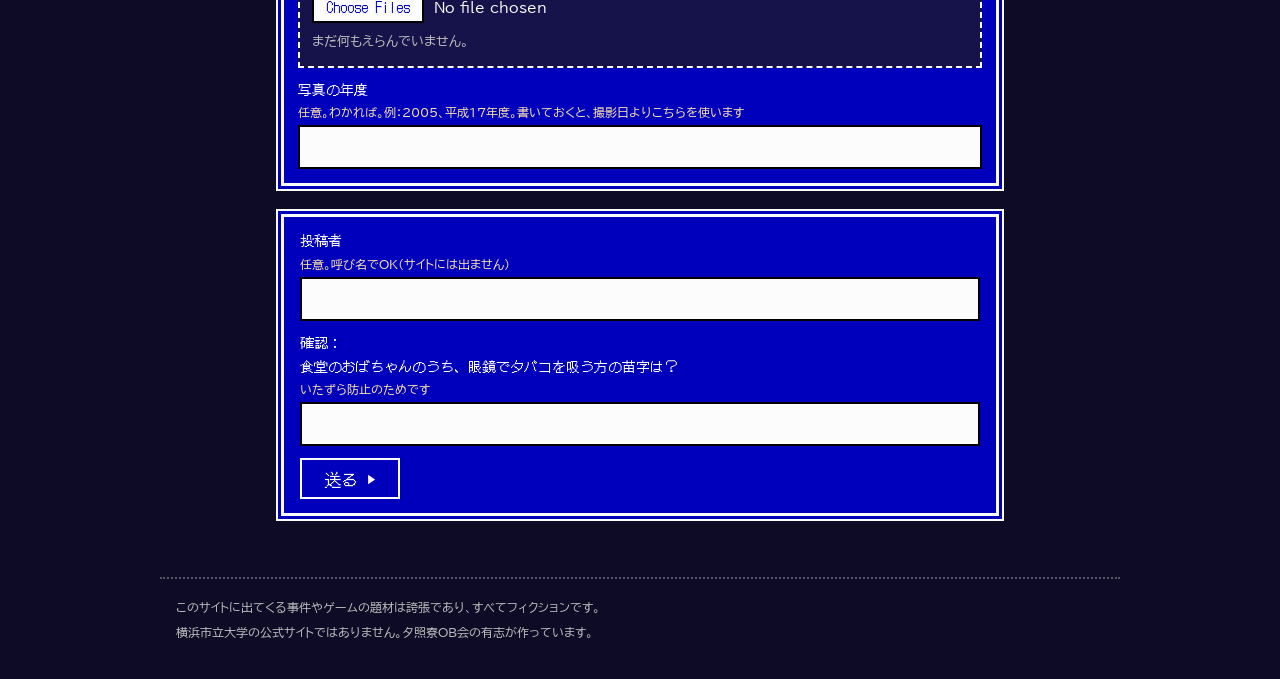
==== commit 6533c264: "投稿の「確認」の問いも、シート「設定」の「合言葉の問い」で変えられるように（GET ?type=quiz。答えは返さない） Co-Authored-By: Claude Opus 5.5 <norep" ====
--- a/index.html
+++ b/index.html
@@ -105,7 +105,7 @@
       </div>
       <div class="fc-window home-post-send">
         <label>投稿者<small>任意。呼び名でOK（サイトには出ません）</small><input name="by" maxlength="100" autocomplete="off"></label>
-        <label>確認：食堂のおばちゃんのうち、眼鏡でタバコを吸う方の苗字は？<small>いたずら防止のためです。ひらがなでもOK</small><input name="quiz" maxlength="30" autocomplete="off"></label>
+        <label>確認：<span id="post-quiz-q">食堂のおばちゃんのうち、眼鏡でタバコを吸う方の苗字は？</span><small>いたずら防止のためです</small><input name="quiz" maxlength="30" autocomplete="off"></label>
         <label class="home-post-hp" aria-hidden="true">この欄は空のままにしてください<input name="hp" tabindex="-1" autocomplete="off"></label>
         <div class="home-post-btns">
           <button type="submit" class="fc-btn" id="post-send">送る ▶</button>
